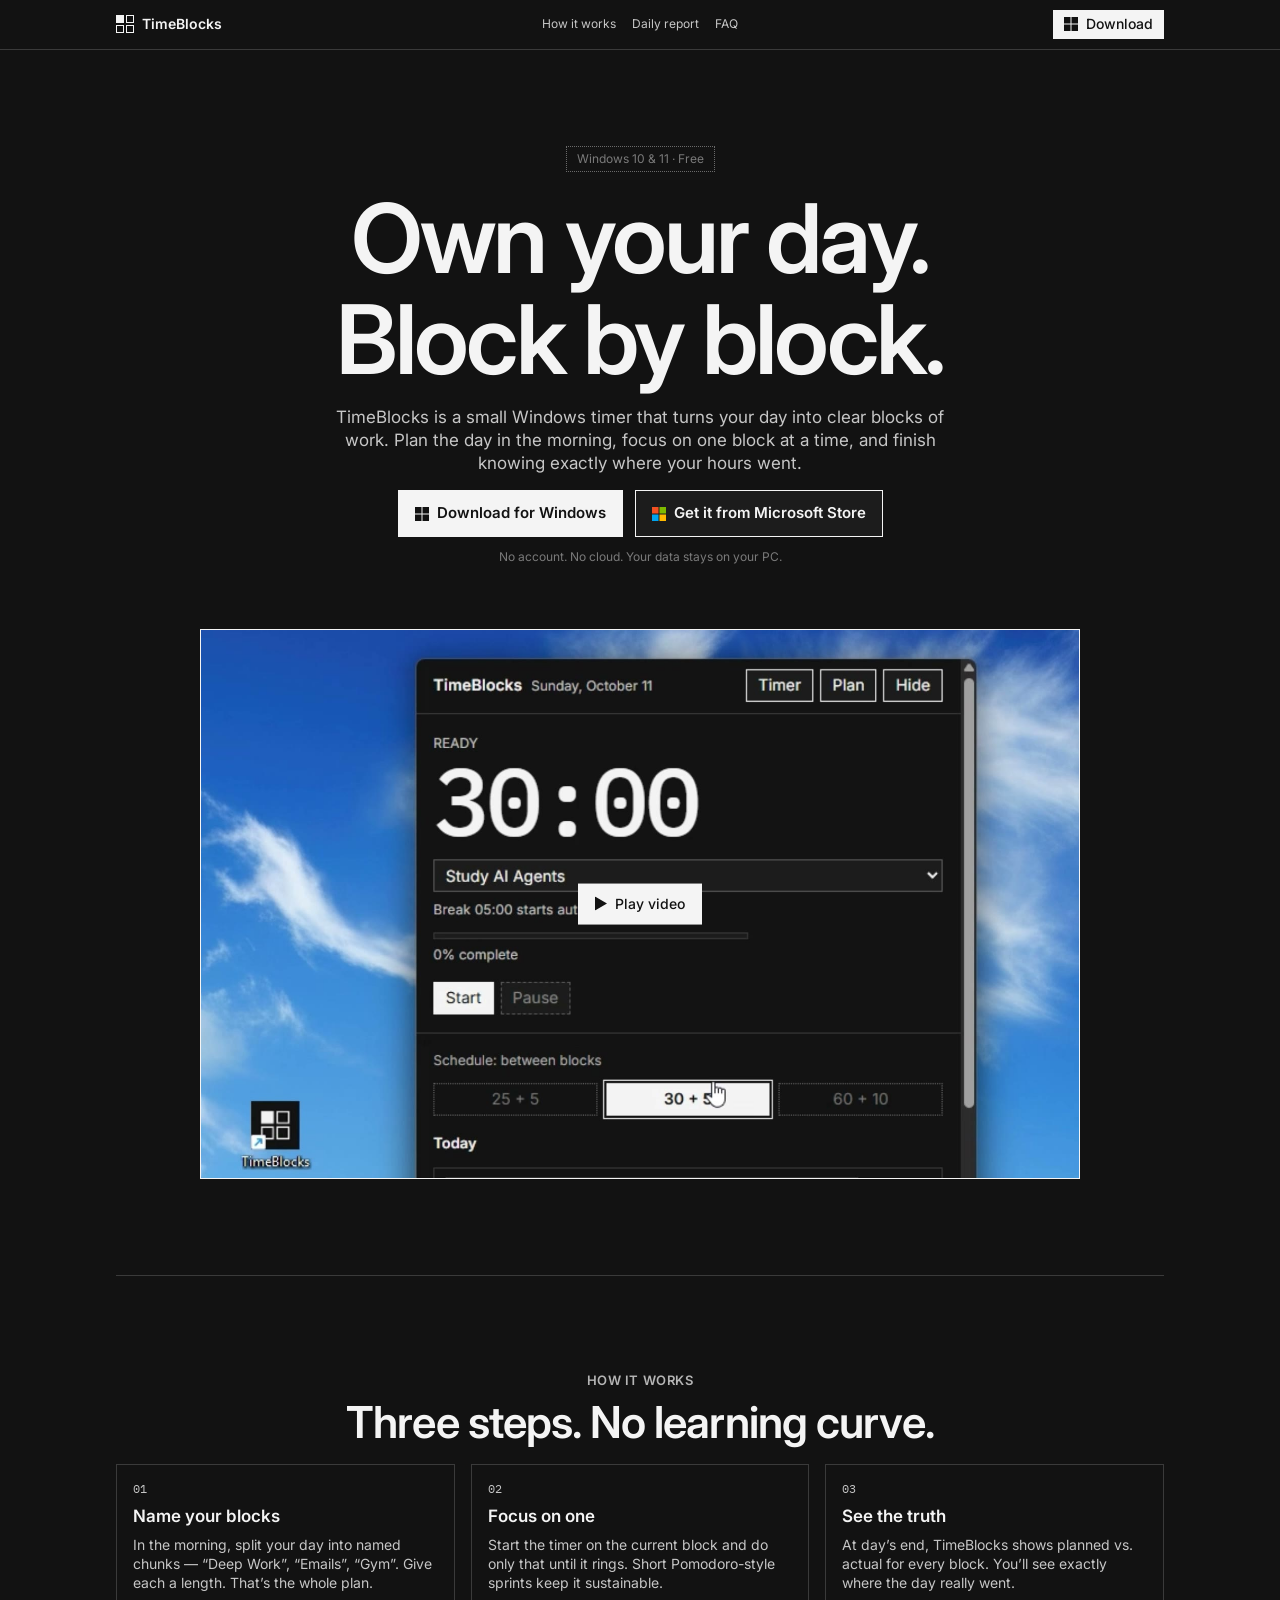
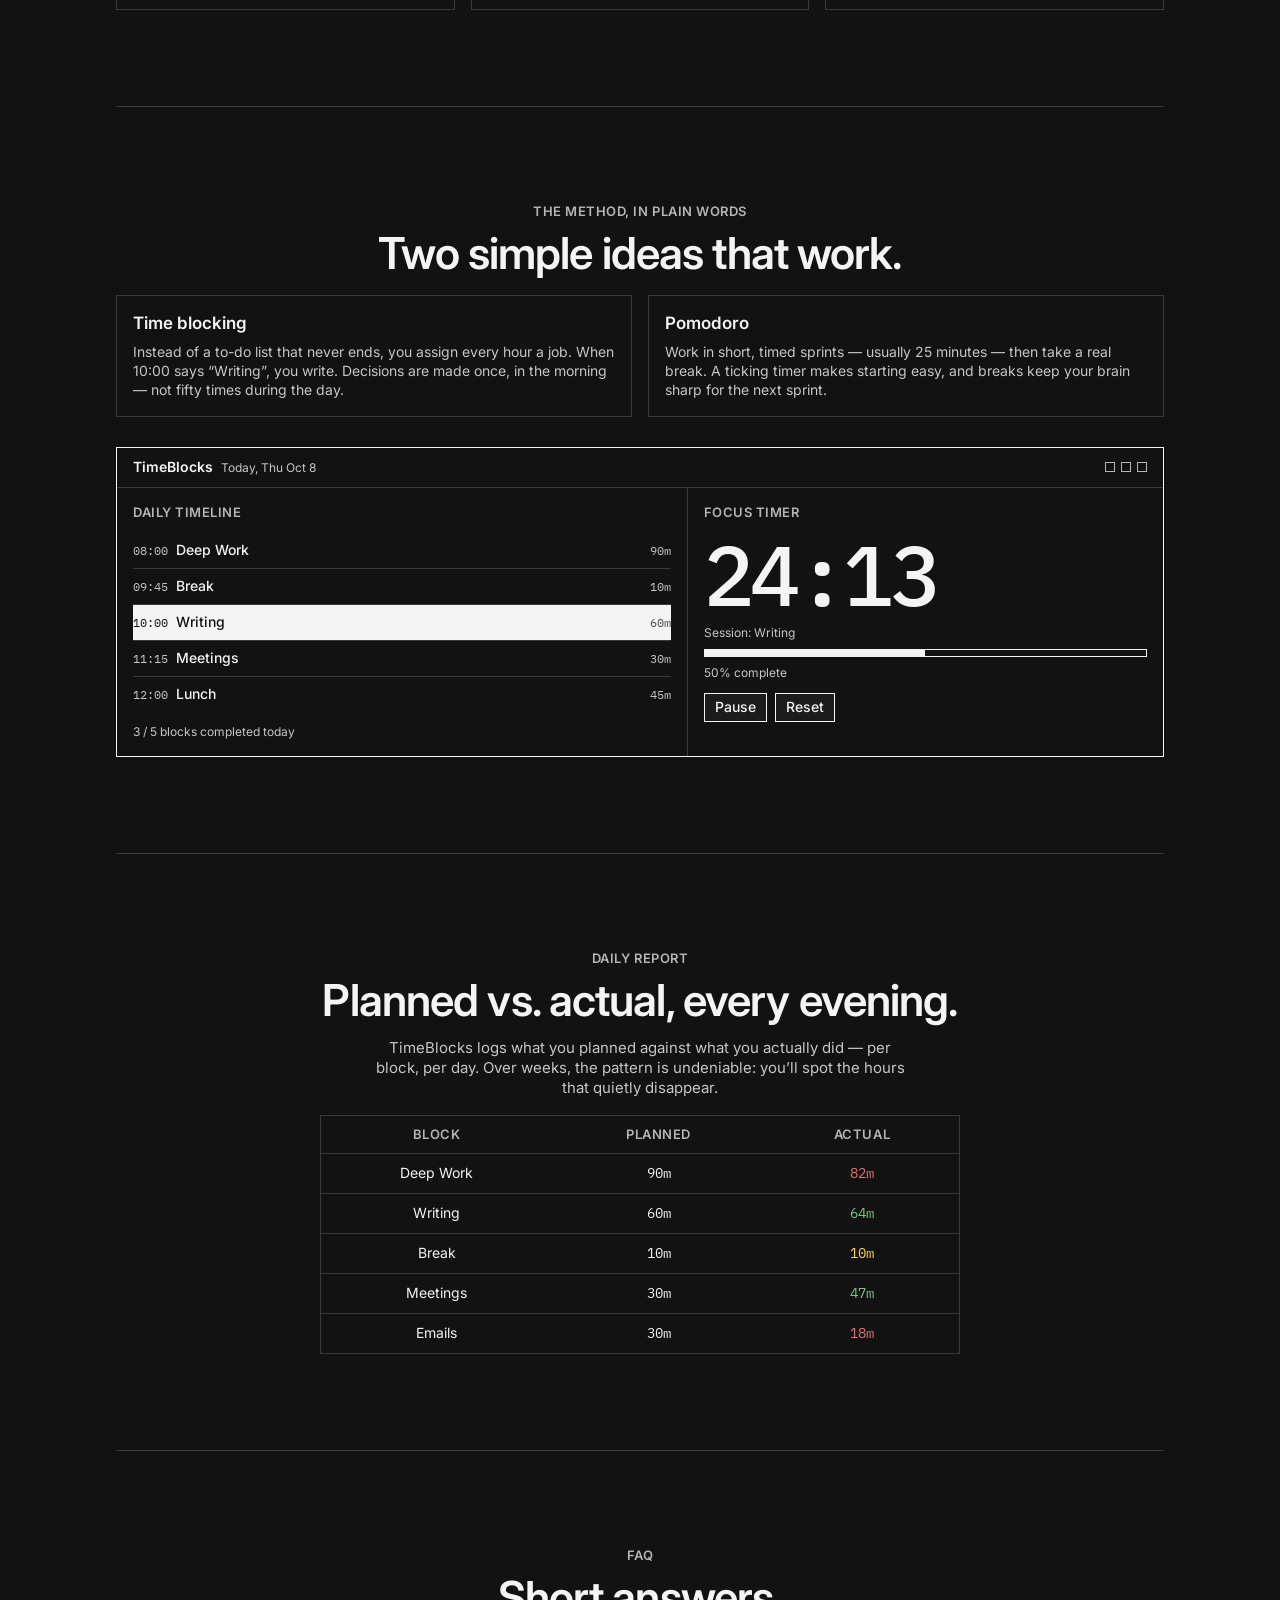
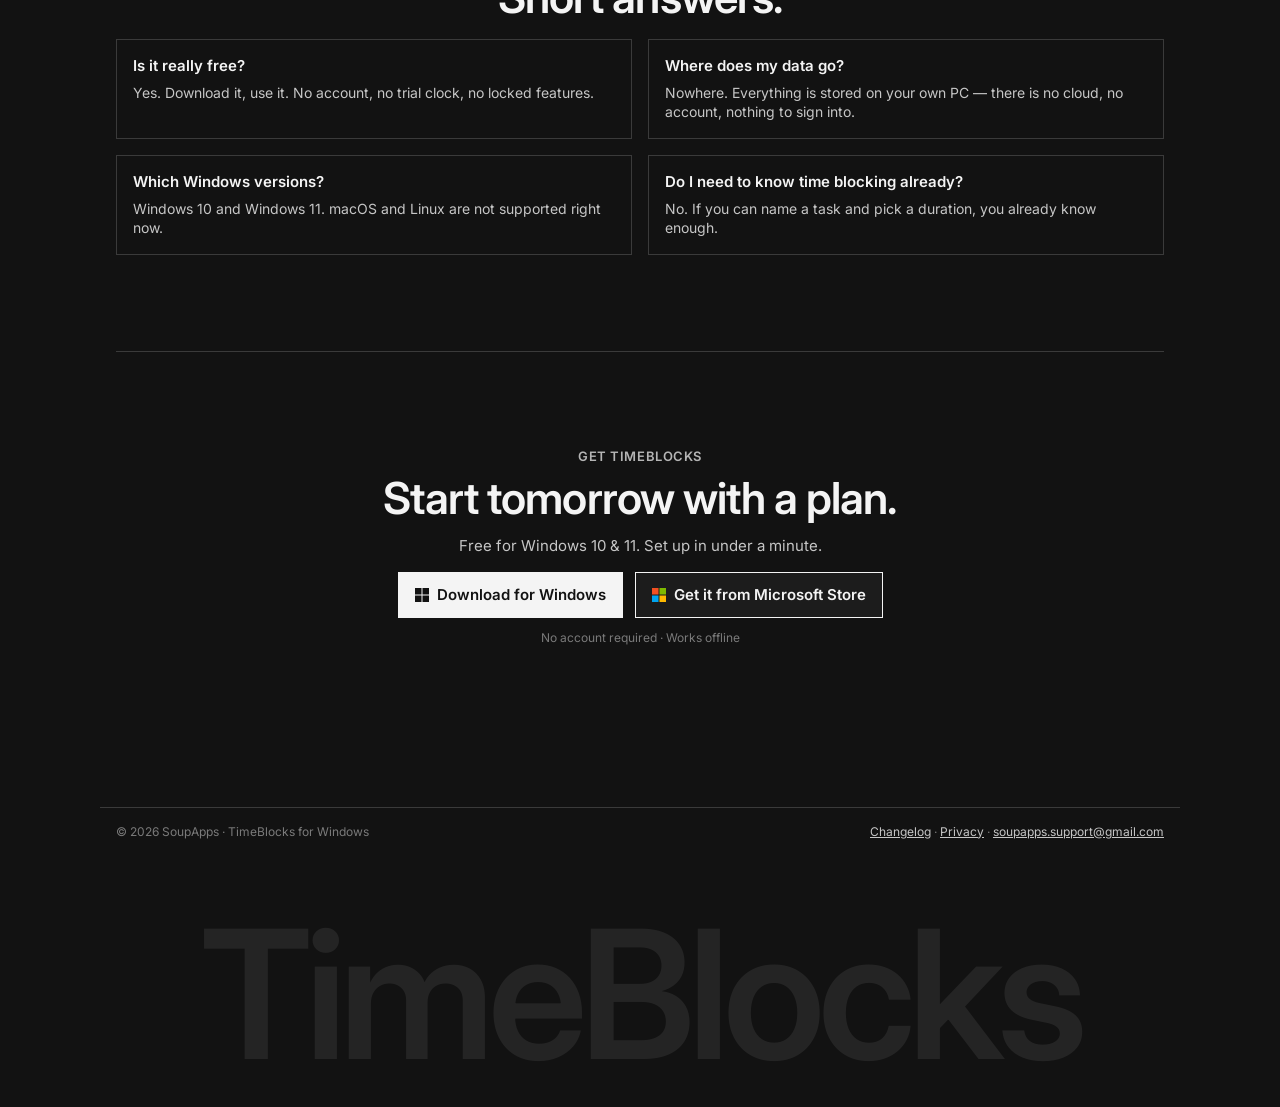
==== index.html @ 791214d1 "Add Vercel Web Analytics (cookieless) to all pages" ====
<!DOCTYPE html>
<html lang="en">
<head>
  <meta charset="UTF-8">
  <meta name="viewport" content="width=device-width, initial-scale=1.0">
  <title>TimeBlocks — Own your day. Block by block.</title>
  <meta name="description" content="TimeBlocks is a focused Windows time-blocking timer. Plan your day in blocks, focus on one at a time, and see where your time really went.">
  <link rel="icon" href="assets/favicon.ico" sizes="any">
  <link rel="icon" type="image/png" sizes="32x32" href="assets/favicon-32x32.png">
  <link rel="icon" type="image/png" sizes="16x16" href="assets/favicon-16x16.png">
  <link rel="apple-touch-icon" sizes="180x180" href="assets/apple-touch-icon.png">
  <link rel="preconnect" href="https://fonts.googleapis.com">
  <link rel="preconnect" href="https://fonts.gstatic.com" crossorigin>
  <link href="https://fonts.googleapis.com/css2?family=Inter:wght@400;500;600&family=IBM+Plex+Mono:wght@400;500&display=swap" rel="stylesheet">
  <link rel="stylesheet" href="tokens.css">
  <link rel="stylesheet" href="styles.css">
  <!-- EXPERIMENTAL: centered homepage. Remove this link to restore left alignment. -->
  <link rel="stylesheet" href="styles.center-trial.css">
  <!-- Vercel Web Analytics (free, cookieless) -->
  <script defer src="/_vercel/insights/script.js"></script>
</head>
<body>

  <header class="site-header">
    <div class="header-inner">
    <a class="brand" href="#top" aria-label="TimeBlocks home">
      <span class="brand-mark" aria-hidden="true"><i></i><i></i><i></i><i></i></span>
      <span class="brand-name">TimeBlocks</span>
    </a>
    <nav class="site-nav" aria-label="Page">
      <a href="#how">How it works</a>
      <a href="#report">Daily report</a>
      <a href="#faq">FAQ</a>
    </nav>
    <div class="header-actions">
      <a class="btn btn-primary btn-sm" href="download">
        <svg class="btn-icon" width="14" height="14" viewBox="0 0 14 14" aria-hidden="true" focusable="false">
          <path fill="currentColor" d="M0 0h6.5v6.5H0zM7.5 0H14v6.5H7.5zM0 7.5h6.5V14H0zM7.5 7.5H14V14H7.5z"/>
        </svg>
        Download
      </a>
    </div>
    </div>
  </header>

  <main id="top">

    <!-- ============ HERO ============ -->
    <section class="hero">
      <p class="chip">Windows 10 &amp; 11 &middot; Free</p>
      <h1>Own your day.<br>Block by block.</h1>
      <p class="lede">TimeBlocks is a small Windows timer that turns your day into clear blocks of work. Plan the day in the morning, focus on one block at a time, and finish knowing exactly where your hours went.</p>
      <div class="cta-row">
        <a class="btn btn-primary btn-lg" href="download">
          <svg class="btn-icon" width="14" height="14" viewBox="0 0 14 14" aria-hidden="true" focusable="false">
            <path fill="currentColor" d="M0 0h6.5v6.5H0zM7.5 0H14v6.5H7.5zM0 7.5h6.5V14H0zM7.5 7.5H14V14H7.5z"/>
          </svg>
          Download for Windows
        </a>
        <a class="btn btn-lg" href="https://apps.microsoft.com/detail/9PFRD4P2ZHWS">
          <svg class="btn-icon" width="14" height="14" viewBox="0 0 14 14" aria-hidden="true" focusable="false">
            <path fill="#f25022" d="M0 0h6.5v6.5H0z"/>
            <path fill="#7fba00" d="M7.5 0H14v6.5H7.5z"/>
            <path fill="#00a4ef" d="M0 7.5h6.5V14H0z"/>
            <path fill="#ffb900" d="M7.5 7.5H14V14H7.5z"/>
          </svg>
          Get it from Microsoft Store
        </a>
      </div>
      <p class="proof">No account. No cloud. Your data stays on your PC.</p>

      <!-- Hero demo video (Woblo-style cursor-follow play control) -->
      <div class="demo" data-demo>
        <video
          class="demo-video"
          src="assets/demo.mp4"
          poster="assets/demo-poster.jpg"
          playsinline
          preload="none"
        ></video>
        <span class="demo-cursor">
          <button type="button" class="demo-play" aria-label="Play demo video">
            <svg class="demo-play-icon" width="12" height="14" viewBox="0 0 12 14" aria-hidden="true" focusable="false">
              <path fill="currentColor" d="M0 0v14l12-7z"/>
            </svg>
            Play video
          </button>
        </span>
      </div>
    </section>

    <!-- ============ HOW IT WORKS ============ -->
    <section class="section" id="how">
      <p class="section-label">How it works</p>
      <h2>Three steps. No learning curve.</h2>
      <div class="cards">
        <div class="card">
          <p class="card-num">01</p>
          <h3>Name your blocks</h3>
          <p>In the morning, split your day into named chunks &mdash; &ldquo;Deep Work&rdquo;, &ldquo;Emails&rdquo;, &ldquo;Gym&rdquo;. Give each a length. That&rsquo;s the whole plan.</p>
        </div>
        <div class="card">
          <p class="card-num">02</p>
          <h3>Focus on one</h3>
          <p>Start the timer on the current block and do only that until it rings. Short Pomodoro-style sprints keep it sustainable.</p>
        </div>
        <div class="card">
          <p class="card-num">03</p>
          <h3>See the truth</h3>
          <p>At day&rsquo;s end, TimeBlocks shows planned vs. actual for every block. You&rsquo;ll see exactly where the day really went.</p>
        </div>
      </div>
    </section>

    <!-- ============ PLAIN-WORDS EXPLAINER ============ -->
    <section class="section">
      <p class="section-label">The method, in plain words</p>
      <h2>Two simple ideas that work.</h2>
      <div class="cards cards-2">
        <div class="card">
          <h3>Time blocking</h3>
          <p>Instead of a to-do list that never ends, you assign every hour a job. When 10:00 says &ldquo;Writing&rdquo;, you write. Decisions are made once, in the morning &mdash; not fifty times during the day.</p>
        </div>
        <div class="card">
          <h3>Pomodoro</h3>
          <p>Work in short, timed sprints &mdash; usually 25 minutes &mdash; then take a real break. A ticking timer makes starting easy, and breaks keep your brain sharp for the next sprint.</p>
        </div>
      </div>

      <!-- App mockup, built in the widget's own visual language -->
      <div class="mockup" role="img" aria-label="Preview of the TimeBlocks widget showing a daily timeline and focus timer">
        <div class="mockup-titlebar">
          <span class="mockup-brand">TimeBlocks</span>
          <span class="mockup-date">Today, Thu Oct 8</span>
          <span class="mockup-controls" aria-hidden="true"><i></i><i></i><i></i></span>
        </div>
        <div class="mockup-body">
          <div class="mockup-timeline">
            <p class="mockup-label">Daily timeline</p>
            <ul>
              <li><span class="t">08:00</span><span class="n">Deep Work</span><span class="d">90m</span></li>
              <li><span class="t">09:45</span><span class="n">Break</span><span class="d">10m</span></li>
              <li class="active"><span class="t">10:00</span><span class="n">Writing</span><span class="d">60m</span></li>
              <li><span class="t">11:15</span><span class="n">Meetings</span><span class="d">30m</span></li>
              <li><span class="t">12:00</span><span class="n">Lunch</span><span class="d">45m</span></li>
            </ul>
            <p class="mockup-meta">3 / 5 blocks completed today</p>
          </div>
          <div class="mockup-timer">
            <p class="mockup-label">Focus timer</p>
            <p class="mockup-clock">24:13</p>
            <p class="mockup-meta">Session: Writing</p>
            <div class="mockup-bar"><span style="width:50%"></span></div>
            <p class="mockup-meta">50% complete</p>
            <div class="mockup-actions">
              <span class="btn btn-sm">Pause</span>
              <span class="btn btn-sm">Reset</span>
            </div>
          </div>
        </div>
      </div>
    </section>

    <!-- ============ DAILY REPORT ============ -->
    <section class="section" id="report">
      <p class="section-label">Daily report</p>
      <h2>Planned vs. actual, every evening.</h2>
      <p class="section-lede">TimeBlocks logs what you planned against what you actually did &mdash; per block, per day. Over weeks, the pattern is undeniable: you&rsquo;ll spot the hours that quietly disappear.</p>
      <div class="report-table-wrap">
        <table class="report-table">
          <thead>
            <tr><th>Block</th><th>Planned</th><th>Actual</th></tr>
          </thead>
          <tbody>
            <tr class="delta-neg"><td>Deep Work</td><td>90m</td><td>82m</td></tr>
            <tr class="delta-pos"><td>Writing</td><td>60m</td><td>64m</td></tr>
            <tr class="delta-zero"><td>Break</td><td>10m</td><td>10m</td></tr>
            <tr class="delta-pos"><td>Meetings</td><td>30m</td><td>47m</td></tr>
            <tr class="delta-neg"><td>Emails</td><td>30m</td><td>18m</td></tr>
          </tbody>
        </table>
      </div>
    </section>

    <!-- ============ FAQ ============ -->
    <section class="section" id="faq">
      <p class="section-label">FAQ</p>
      <h2>Short answers.</h2>
      <div class="faq">
        <div class="faq-item">
          <h3>Is it really free?</h3>
          <p>Yes. Download it, use it. No account, no trial clock, no locked features.</p>
        </div>
        <div class="faq-item">
          <h3>Where does my data go?</h3>
          <p>Nowhere. Everything is stored on your own PC &mdash; there is no cloud, no account, nothing to sign into.</p>
        </div>
        <div class="faq-item">
          <h3>Which Windows versions?</h3>
          <p>Windows 10 and Windows 11. macOS and Linux are not supported right now.</p>
        </div>
        <div class="faq-item">
          <h3>Do I need to know time blocking already?</h3>
          <p>No. If you can name a task and pick a duration, you already know enough.</p>
        </div>
      </div>
    </section>

    <!-- ============ DOWNLOAD ============ -->
    <section class="section download" id="download">
      <p class="section-label">Get TimeBlocks</p>
      <h2>Start tomorrow with a plan.</h2>
      <p class="section-lede">Free for Windows 10 &amp; 11. Set up in under a minute.</p>
      <div class="cta-row">
        <a class="btn btn-primary btn-lg" href="download">
          <svg class="btn-icon" width="14" height="14" viewBox="0 0 14 14" aria-hidden="true" focusable="false">
            <path fill="currentColor" d="M0 0h6.5v6.5H0zM7.5 0H14v6.5H7.5zM0 7.5h6.5V14H0zM7.5 7.5H14V14H7.5z"/>
          </svg>
          Download for Windows
        </a>
        <a class="btn btn-lg" href="https://apps.microsoft.com/detail/9PFRD4P2ZHWS">
          <svg class="btn-icon" width="14" height="14" viewBox="0 0 14 14" aria-hidden="true" focusable="false">
            <path fill="#f25022" d="M0 0h6.5v6.5H0z"/>
            <path fill="#7fba00" d="M7.5 0H14v6.5H7.5z"/>
            <path fill="#00a4ef" d="M0 7.5h6.5V14H0z"/>
            <path fill="#ffb900" d="M7.5 7.5H14V14H7.5z"/>
          </svg>
          Get it from Microsoft Store
        </a>
      </div>
      <p class="proof">No account required &middot; Works offline</p>
    </section>

  </main>

  <footer class="site-footer">
    <div class="footer-row">
      <p>&copy; 2026 SoupApps &middot; TimeBlocks for Windows</p>
      <p><a href="changelog.html">Changelog</a> &middot; <a href="privacy.html">Privacy</a> &middot; <a href="mailto:soupapps.support@gmail.com">soupapps.support@gmail.com</a></p>
    </div>
    <p class="giant-word" aria-hidden="true">TimeBlocks</p>
  </footer>

  <script src="demo.js" defer></script>
</body>
</html>
---- tokens.css ----
/* TimeBlocks design tokens — mirrors DESIGN.md (same system as the desktop widget).
   Black and white only. 1px borders. Square corners. */

:root {
  /* ---------- color ---------- */
  --bg: #121212;            /* page background */
  --surface: #1c1c1c;       /* buttons, inputs */
  --text: #f4f4f4;          /* primary text */
  --muted: #c6c6c6;         /* muted text */
  --secondary: #b5b5b5;      /* secondary text */
  --placeholder: #9a9a9a;   /* placeholder text */
  --quiet: #7a7a7a;         /* quiet / inactive chip text */
  --disabled: #8a8a8a;      /* disabled text */
  --ink: #121212;           /* text on a light fill */
  --ink-muted: #4a4a4a;     /* muted text on a light fill */
  --hairline: #3a3a3a;      /* hairline border, tables, cards */
  --input-border: #5a5a5a;  /* input border, disabled dashed border */
  --strong: #f4f4f4;        /* strong border (buttons) */
  --chip: #6a6a6a;          /* dotted chip border */
  --chip-hover: #9a9a9a;    /* dotted chip border, hover */

  /* ---------- type ---------- */
  --font-ui: "Inter", "Segoe UI", sans-serif;
  --font-mono: "IBM Plex Mono", Consolas, monospace;

  --text-base: 14px;
  --text-section-label: 13px;
  --text-secondary: 12px;
  --leading: 1.35;

  /* ---------- shape ---------- */
  --radius: 0;
  --border: 1px;

  /* ---------- space (steps) ---------- */
  --s4: 4px;
  --s6: 6px;
  --s8: 8px;
  --s10: 10px;
  --s12: 12px;
  --s16: 16px;
  --section-gap: 30px;

  color-scheme: dark;
}
---- styles.css ----
/* TimeBlocks landing page — styles built strictly on tokens.css (DESIGN.md).
   Black and white only. 1px borders. Square corners. */

* { box-sizing: border-box; }

html { scroll-behavior: smooth; }

body {
  margin: 0;
  padding: 0;
  background: var(--bg);
  color: var(--text);
  font-family: var(--font-ui);
  font-size: var(--text-base);
  line-height: var(--leading);
}

h1, h2, h3, p { margin: 0; }

a { color: inherit; }

/* ---------- header ---------- */

.site-header {
  border-bottom: var(--border) solid var(--hairline);
  position: sticky;
  top: 0;
  background: var(--bg);
  z-index: 10;
}

.header-inner {
  display: grid;
  grid-template-columns: 1fr auto 1fr;
  align-items: center;
  gap: var(--s16);
  max-width: 1080px;
  margin: 0 auto;
  padding: var(--s10) var(--s16);
}

/* "Back to the site" link on the download page (right column of the grid) */
.header-back {
  grid-column: 3;
  justify-self: end;
  color: var(--muted);
  text-decoration: none;
  font-size: var(--text-secondary);
}

.header-back:hover { color: var(--text); }

.brand {
  display: flex;
  align-items: center;
  gap: var(--s8);
  text-decoration: none;
  font-weight: 600;
  margin-right: auto;
}

.header-actions {
  display: flex;
  align-items: center;
  justify-content: flex-end;
  flex-wrap: wrap;
  gap: var(--s8);
  grid-column: 3;
  justify-self: end;
}

/* Match header/footer to the page content column. */
.legal-page .header-inner,
.legal-page .site-footer {
  max-width: 720px;
}

.dl-page .header-inner,
.dl-page .site-footer {
  max-width: 560px;
}

.brand-mark {
  display: grid;
  grid-template-columns: repeat(2, 8px);
  grid-template-rows: repeat(2, 8px);
  gap: 2px;
}

.brand-mark i {
  border: var(--border) solid var(--text);
  display: block;
}

.brand-mark i:first-child { background: var(--text); }

.site-nav {
  display: flex;
  gap: var(--s16);
}

.site-nav a {
  color: var(--muted);
  text-decoration: none;
  font-size: var(--text-secondary);
}

.site-nav a:hover { color: var(--text); }

/* ---------- buttons (per DESIGN.md controls) ---------- */

.btn {
  display: inline-flex;
  align-items: center;
  justify-content: center;
  gap: var(--s8);
  font: inherit;
  font-weight: 500;
  padding: var(--s4) var(--s10);
  background: var(--surface);
  color: var(--text);
  border: var(--border) solid var(--strong);
  border-radius: var(--radius);
  cursor: pointer;
  text-decoration: none;
  text-align: center;
}

/* Icon inside a button follows the text color (inverts on hover automatically) */
.btn .btn-icon {
  flex: none;
  display: block;
}

.btn:hover {
  background: var(--text);
  color: var(--ink);
}

.btn-primary {
  background: var(--text);
  color: var(--ink);
}

.btn-primary:hover {
  background: var(--bg);
  color: var(--text);
}

.btn-sm { padding: var(--s4) var(--s10); }

.btn-lg {
  padding: var(--s12) var(--s16);
  font-size: 15px;
  font-weight: 600;
}

/* ---------- chips ---------- */

.chip {
  display: inline-block;
  padding: var(--s4) var(--s10);
  color: var(--quiet);
  border: var(--border) dotted var(--chip);
  border-radius: var(--radius);
  font-size: var(--text-secondary);
}

.hero .chip { margin-bottom: var(--s16); }

/* ---------- layout ---------- */

main {
  max-width: 1080px;
  margin: 0 auto;
  padding: 0 var(--s16);
}

.section {
  padding: 96px 0;
  border-top: var(--border) solid var(--hairline);
}

.section-label {
  font-size: var(--text-section-label);
  font-weight: 600;
  color: var(--secondary);
  letter-spacing: 0.04em;
  text-transform: uppercase;
  margin-bottom: var(--s8);
}

.section h2 {
  font-size: clamp(28px, 4vw, 44px);
  font-weight: 600;
  letter-spacing: -0.02em;
  line-height: 1.15;
  margin-bottom: var(--s12);
  text-wrap: balance;
}

.section-lede {
  color: var(--muted);
  max-width: 60ch;
  margin-bottom: var(--s16);
  font-size: 15px;
}

/* ---------- hero ---------- */

.hero {
  padding: 96px 0;
  text-align: left;
}

.hero h1 {
  font-size: clamp(48px, 8vw, 96px);
  font-weight: 600;
  letter-spacing: -0.03em;
  line-height: 1.05;
  margin-bottom: var(--s16);
  text-wrap: balance;
}

.lede {
  font-size: 17px;
  color: var(--muted);
  max-width: 56ch;
  margin-bottom: var(--s16);
}

.cta-row {
  display: flex;
  flex-wrap: wrap;
  gap: var(--s12);
  margin-bottom: var(--s12);
}

.proof {
  font-size: var(--text-secondary);
  color: var(--quiet);
  margin-bottom: 64px;
}

/* ---------- hero demo video (cursor-follow play control) ---------- */

.demo {
  position: relative;
  width: 100%;
  max-width: 880px;
  aspect-ratio: 16 / 10;
  overflow: hidden;
  border: var(--border) solid var(--strong);
  border-radius: var(--radius);
  background: var(--bg);
}

.demo-video {
  position: absolute;
  inset: 0;
  width: 100%;
  height: 100%;
  object-fit: cover;
  object-position: top;
  display: block;
}

.demo-cursor {
  position: absolute;
  left: 50%;
  top: 50%;
  z-index: 2;
  transform: translate(-50%, -50%) translate(var(--dx, 0px), var(--dy, 0px));
  pointer-events: auto;
  will-change: transform;
  /* Smooth snap back to center on leave; disabled while actively tracking */
  transition: transform 0.18s ease-out;
}

.demo.is-tracking .demo-cursor { transition: none; }

.demo-play {
  display: inline-flex;
  align-items: center;
  gap: var(--s8);
  font: inherit;
  font-weight: 500;
  padding: var(--s10) var(--s16);
  background: var(--text);
  color: var(--ink);
  border: var(--border) solid var(--strong);
  border-radius: var(--radius);
  cursor: pointer;
}

.demo-play .demo-play-icon {
  display: block;
  flex: none;
}

.demo-play:hover {
  background: var(--bg);
  color: var(--text);
}

.demo-play:focus-visible {
  outline: var(--border) solid var(--text);
  outline-offset: 2px;
}

/* While playing: native controls, normal cursor, chip gone */
.demo.is-playing { cursor: auto; }

.demo.is-playing .demo-cursor { display: none; }

/* Fine pointers only: hide the system cursor while idle so the chip stands in for it */
@media (hover: hover) and (pointer: fine) {
  .demo:not(.is-playing) { cursor: none; }
}

/* Reduced motion: the chip stays centered (--dx/--dy stay 0, enforced in demo.js) */
@media (prefers-reduced-motion: reduce) {
  .demo-cursor {
    transform: translate(-50%, -50%);
    will-change: auto;
    transition: none;
  }
}

/* ---------- app mockup (widget visual language) ---------- */

/* Extra room when the mockup sits under the Method cards */
.cards + .mockup { margin-top: var(--section-gap); }

.mockup {
  border: var(--border) solid var(--strong);
  border-radius: var(--radius);
  background: var(--bg);
  max-width: 880px;
}

.mockup-titlebar {
  display: flex;
  align-items: baseline;
  gap: var(--s8);
  padding: var(--s10) var(--s16);
  border-bottom: var(--border) solid var(--hairline);
}

.mockup-brand { font-weight: 600; }

.mockup-date {
  font-size: var(--text-secondary);
  color: var(--muted);
}

.mockup-controls {
  margin-left: auto;
  display: flex;
  gap: var(--s6);
}

.mockup-controls i {
  width: 10px;
  height: 10px;
  border: var(--border) solid var(--secondary);
  display: block;
}

.mockup-body {
  display: grid;
  grid-template-columns: 1.2fr 1fr;
}

.mockup-timeline {
  padding: var(--s16);
  border-right: var(--border) solid var(--hairline);
}

.mockup-timer { padding: var(--s16); }

.mockup-label {
  font-size: var(--text-section-label);
  font-weight: 600;
  color: var(--secondary);
  text-transform: uppercase;
  letter-spacing: 0.04em;
  margin-bottom: var(--s12);
}

.mockup-timeline ul {
  list-style: none;
  margin: 0 0 var(--s12);
  padding: 0;
}

.mockup-timeline li {
  display: flex;
  align-items: baseline;
  gap: var(--s8);
  padding: var(--s8) 0;
  border-bottom: var(--border) solid var(--hairline);
}

.mockup-timeline li:last-child { border-bottom: none; }

.mockup-timeline .t {
  font-family: var(--font-mono);
  font-size: var(--text-secondary);
  color: var(--muted);
  font-variant-numeric: tabular-nums;
}

.mockup-timeline .n { font-weight: 500; }

.mockup-timeline .d {
  margin-left: auto;
  font-family: var(--font-mono);
  font-size: var(--text-secondary);
  color: var(--muted);
  font-variant-numeric: tabular-nums;
}

.mockup-timeline li.active { background: var(--text); }

.mockup-timeline li.active .n,
.mockup-timeline li.active .t,
.mockup-timeline li.active .d { color: var(--ink); }

.mockup-timeline li.active .d { color: var(--ink-muted); }

.mockup-meta {
  font-size: var(--text-secondary);
  color: var(--muted);
}

.mockup-clock {
  font-family: var(--font-mono);
  font-weight: 500;
  font-size: clamp(56px, 7vw, 84px);
  letter-spacing: -0.04em;
  line-height: 1;
  font-variant-numeric: tabular-nums;
  margin: var(--s8) 0;
}

.mockup-bar {
  height: 8px;
  border: var(--border) solid var(--strong);
  margin: var(--s8) 0;
}

.mockup-bar span {
  display: block;
  height: 100%;
  background: var(--text);
}

.mockup-actions {
  display: flex;
  gap: var(--s8);
  margin-top: var(--s12);
}

/* ---------- cards ---------- */

.cards {
  display: grid;
  grid-template-columns: repeat(3, 1fr);
  gap: var(--s16);
  margin-top: var(--s16);
}

.cards-2 { grid-template-columns: repeat(2, 1fr); }

.card {
  border: var(--border) solid var(--hairline);
  border-radius: var(--radius);
  padding: var(--s16);
}

.card-num {
  font-family: var(--font-mono);
  color: var(--quiet);
  font-size: var(--text-secondary);
  margin-bottom: var(--s8);
  font-variant-numeric: tabular-nums;
}

.card h3 {
  font-size: 17px;
  font-weight: 600;
  margin-bottom: var(--s8);
}

.card p { color: var(--muted); }

/* ---------- report table ---------- */

.report-table-wrap {
  border: var(--border) solid var(--hairline);
  border-radius: var(--radius);
  overflow-x: auto;
  margin-top: var(--s16);
  max-width: 640px;
}

.report-table {
  width: 100%;
  border-collapse: collapse;
  font-variant-numeric: tabular-nums;
}

.report-table th,
.report-table td {
  text-align: left;
  padding: var(--s10) var(--s16);
  border-bottom: var(--border) solid var(--hairline);
}

.report-table th {
  font-size: var(--text-section-label);
  font-weight: 600;
  color: var(--secondary);
  text-transform: uppercase;
  letter-spacing: 0.04em;
}

.report-table tbody tr:last-child th,
.report-table tbody tr:last-child td { border-bottom: none; }

.report-table td {
  font-family: var(--font-mono);
  font-size: var(--text-base);
}

.report-table td:first-child { font-family: var(--font-ui); }

/* Planned vs actual: color only Actual (matches app Difference colors). */
.report-table tr.delta-neg td:nth-child(3) { color: #e57373; }
.report-table tr.delta-pos td:nth-child(3) { color: #81c784; }
.report-table tr.delta-zero td:nth-child(3) { color: #ffd54f; }

/* ---------- faq ---------- */

.faq {
  display: grid;
  grid-template-columns: repeat(2, 1fr);
  gap: var(--s16);
  margin-top: var(--s16);
}

.faq-item {
  border: var(--border) solid var(--hairline);
  border-radius: var(--radius);
  padding: var(--s16);
}

.faq-item h3 {
  font-size: 15px;
  font-weight: 600;
  margin-bottom: var(--s8);
}

.faq-item p { color: var(--muted); }

/* ---------- download ---------- */

.download { text-align: left; }

.download .cta-row { margin-top: var(--s16); }

/* ---------- download page (centered, Ratio-style layout) ---------- */

.dl {
  max-width: 560px;
  margin: 0 auto;
  padding: 96px var(--s16) 80px;
  text-align: center;
}

.dl-mark {
  grid-template-columns: repeat(2, 14px);
  grid-template-rows: repeat(2, 14px);
  gap: 4px;
  display: inline-grid;
  margin-bottom: var(--s16);
}

.dl h1 {
  font-size: clamp(28px, 5vw, 40px);
  font-weight: 600;
  letter-spacing: -0.02em;
  line-height: 1.1;
  margin-bottom: var(--s12);
  text-wrap: balance;
}

.dl-note {
  color: var(--muted);
  font-size: 15px;
  margin-bottom: var(--s8);
}

.dl-note a { color: var(--text); }

.dl-steps {
  display: grid;
  gap: var(--s12);
  margin: var(--section-gap) 0 var(--section-gap);
  text-align: left;
}

.dl-step {
  display: flex;
  align-items: flex-start;
  gap: var(--s12);
  border: var(--border) solid var(--hairline);
  border-radius: var(--radius);
  padding: var(--s16);
}

.dl-num {
  flex: none;
  display: grid;
  place-items: center;
  width: 28px;
  height: 28px;
  border: var(--border) solid var(--hairline);
  font-family: var(--font-mono);
  font-size: var(--text-section-label);
  font-variant-numeric: tabular-nums;
}

.dl-step p { color: var(--muted); font-size: 15px; }

.dl-foot {
  color: var(--quiet);
  font-size: var(--text-secondary);
}

.dl-launch { display: none; }

/* ---------- footer ---------- */

.site-footer {
  border-top: var(--border) solid var(--hairline);
  padding: var(--s16);
  max-width: 1080px;
  margin: 0 auto;
  overflow: hidden;
}

.footer-row {
  display: flex;
  justify-content: space-between;
  flex-wrap: wrap;
  gap: var(--s8);
  font-size: var(--text-secondary);
  color: var(--quiet);
}

.giant-word {
  margin: 64px 0 var(--s8);
  font-size: clamp(72px, 14vw, 200px);
  font-weight: 600;
  letter-spacing: -0.04em;
  line-height: 1;
  text-align: center;
  white-space: nowrap;
  color: var(--text);
  opacity: 0.08;
  user-select: none;
}

.site-footer a { color: var(--muted); }

/* ---------- privacy policy ---------- */

.legal {
  max-width: 720px;
  margin: 0 auto;
  padding: 64px var(--s16) 80px;
}

.legal h1 {
  font-size: clamp(32px, 5vw, 48px);
  font-weight: 600;
  letter-spacing: -0.03em;
  line-height: 1.1;
  margin-bottom: var(--s12);
}

.legal h2 {
  margin: 30px 0 var(--s8);
  font-size: 16px;
  font-weight: 600;
}

.legal h3 {
  margin: var(--s16) 0 var(--s8);
  font-size: 13px;
  font-weight: 600;
}

.legal p,
.legal li {
  color: var(--muted);
  font-size: 15px;
  line-height: 1.5;
}

.legal p + p,
.legal ul {
  margin-top: var(--s12);
}

.legal ul {
  margin-bottom: 0;
  padding-left: 1.2em;
}

.legal li + li {
  margin-top: var(--s8);
}

.legal a {
  color: var(--text);
}

.legal-meta {
  color: var(--secondary);
  margin-bottom: var(--s16);
}

.legal .mono {
  font-family: var(--font-mono);
  font-size: 13px;
  color: var(--text);
}

/* ---------- changelog ---------- */

.legal .release {
  margin-top: 30px;
  padding-top: 30px;
  border-top: var(--border) solid var(--hairline);
}

.legal .release:first-of-type {
  margin-top: var(--s16);
  padding-top: 0;
  border-top: 0;
}

.legal .release h2 {
  display: flex;
  flex-wrap: wrap;
  align-items: baseline;
  gap: var(--s8) var(--s12);
  margin-top: 0;
}

.legal .release-date {
  font-family: var(--font-mono);
  font-size: 12px;
  font-weight: 400;
  color: var(--secondary);
}

/* ---------- responsive ---------- */

@media (max-width: 760px) {
  .site-nav,
  .header-actions { display: none; }
  .cards, .cards-2, .faq { grid-template-columns: 1fr; }
  .mockup-body { grid-template-columns: 1fr; }
  .mockup-timeline { border-right: none; border-bottom: var(--border) solid var(--hairline); }
  .section { padding: 64px 0; }
  .hero { padding: 64px 0; }
}
---- styles.center-trial.css ----
/*
  EXPERIMENTAL centered homepage layout (Woblo / Ratio style).

  How to revert:
  1. Remove the <link rel="stylesheet" href="styles.center-trial.css"> from index.html
  2. Optionally delete this file

  Does not change DESIGN.md tokens, button shapes, or legal/download pages.
*/

.hero {
  text-align: center;
}

.hero .chip {
  margin-left: auto;
  margin-right: auto;
}

.hero .lede {
  margin-left: auto;
  margin-right: auto;
}

.hero .cta-row {
  justify-content: center;
}

.hero .demo {
  margin-left: auto;
  margin-right: auto;
}

.section {
  text-align: center;
}

.section-lede {
  margin-left: auto;
  margin-right: auto;
}

.section .cta-row {
  justify-content: center;
}

.cards,
.cards-2,
.faq {
  text-align: left;
}

.mockup {
  margin-left: auto;
  margin-right: auto;
  text-align: left;
  max-width: none;
  width: 100%;
}

.report-table-wrap {
  margin-left: auto;
  margin-right: auto;
}

.report-table th,
.report-table td {
  text-align: center;
}

.download .proof {
  text-align: center;
}
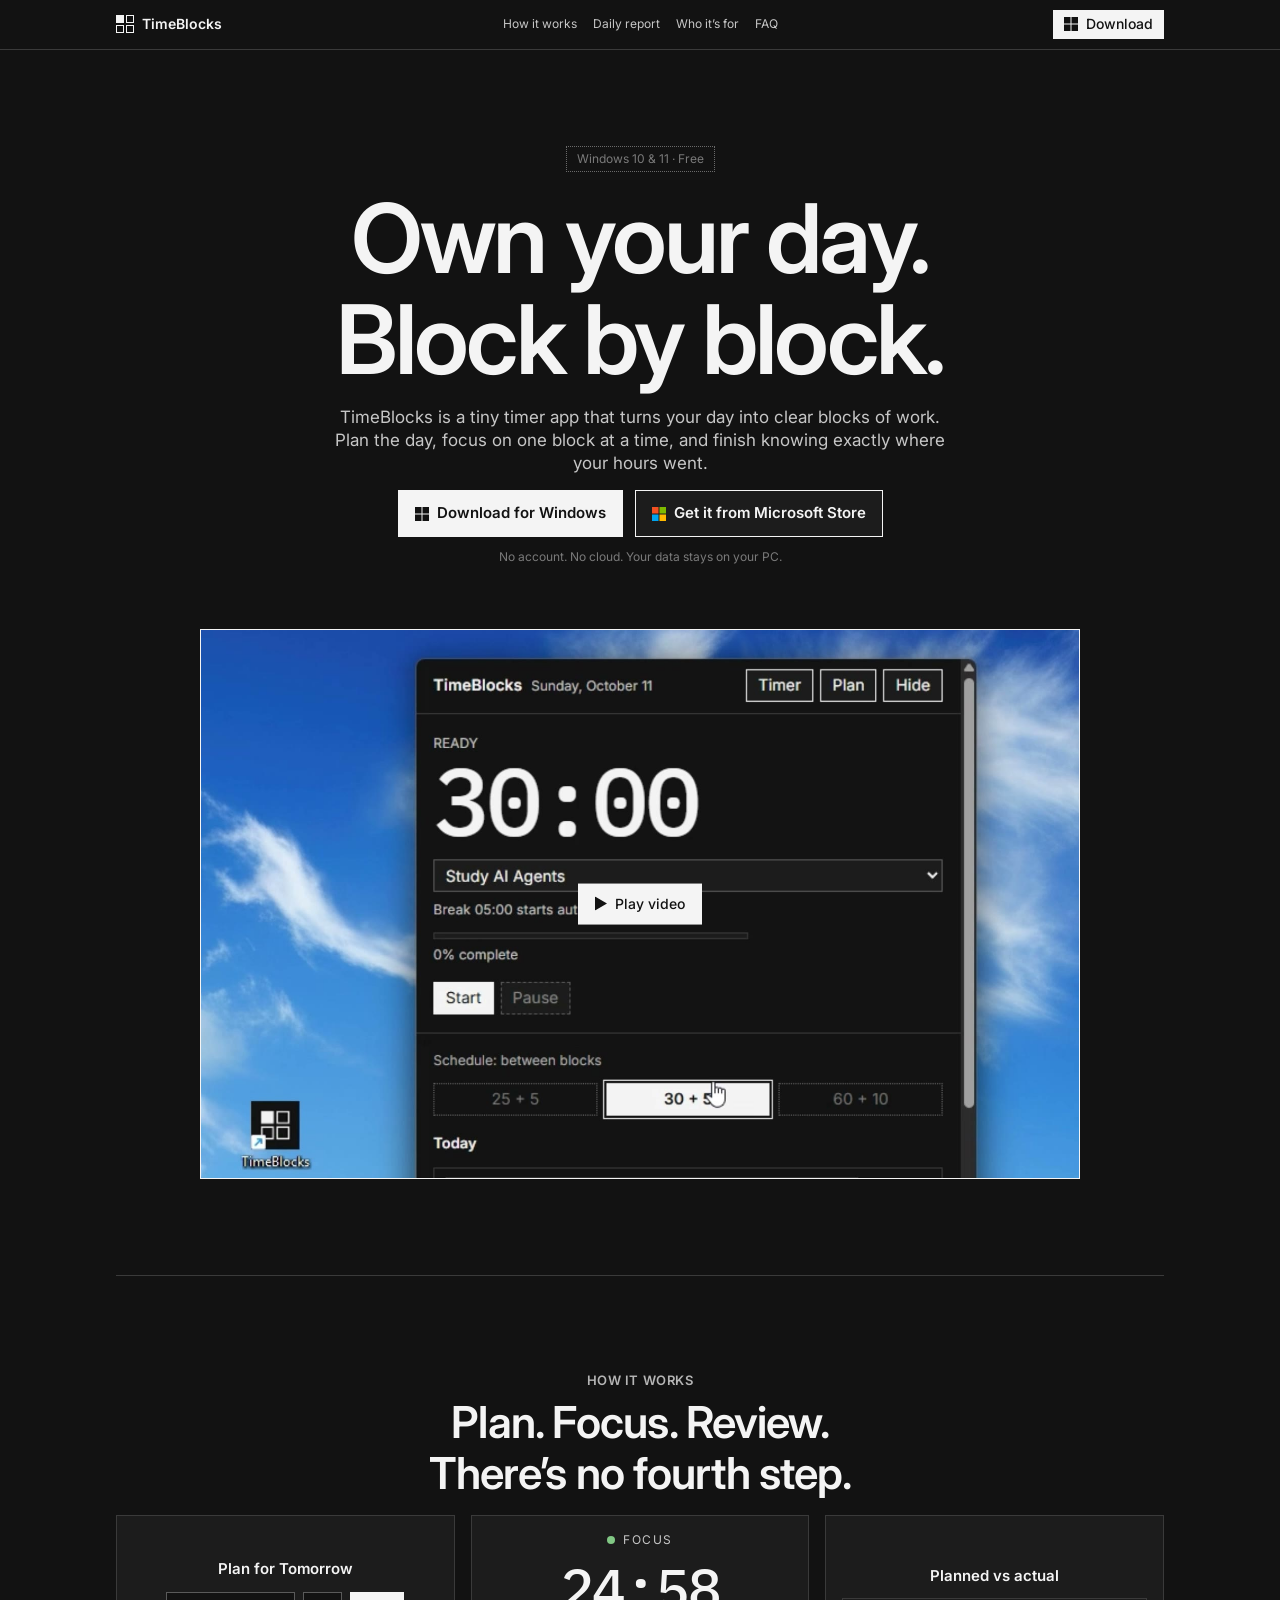
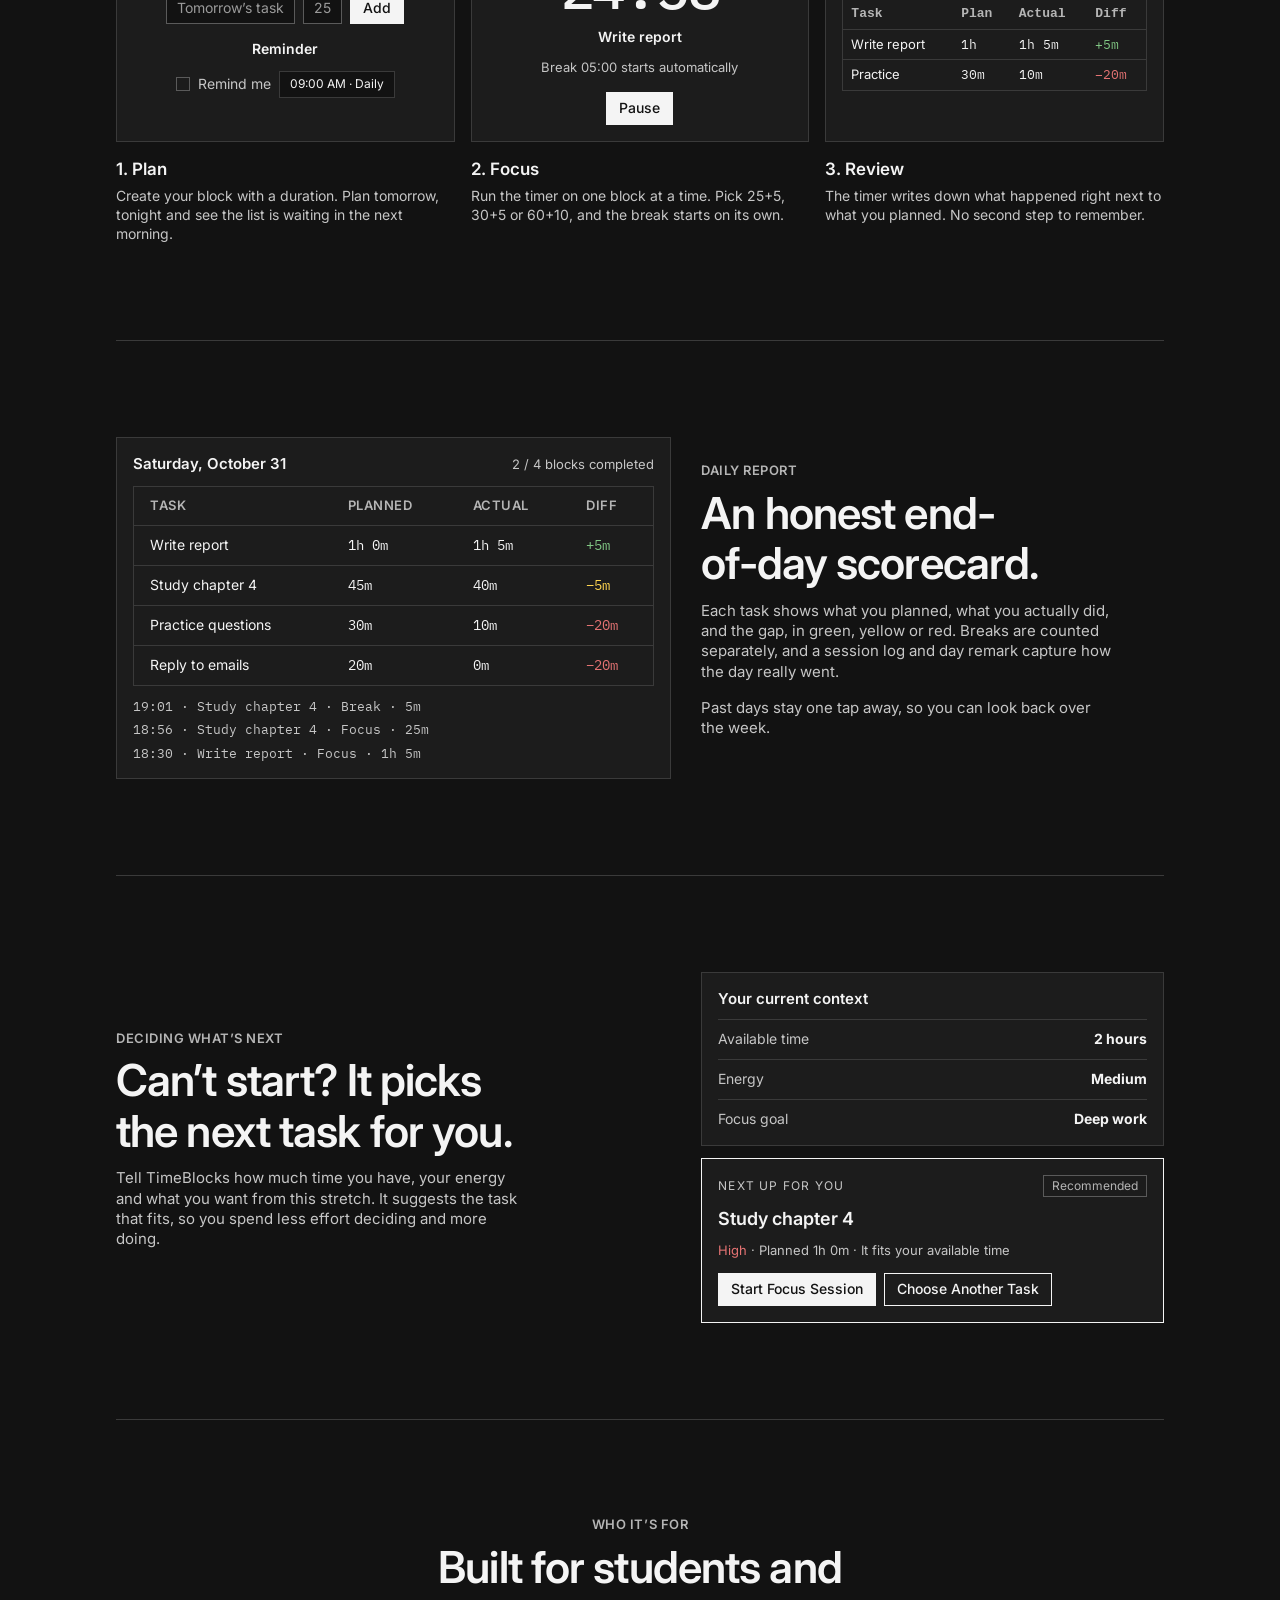
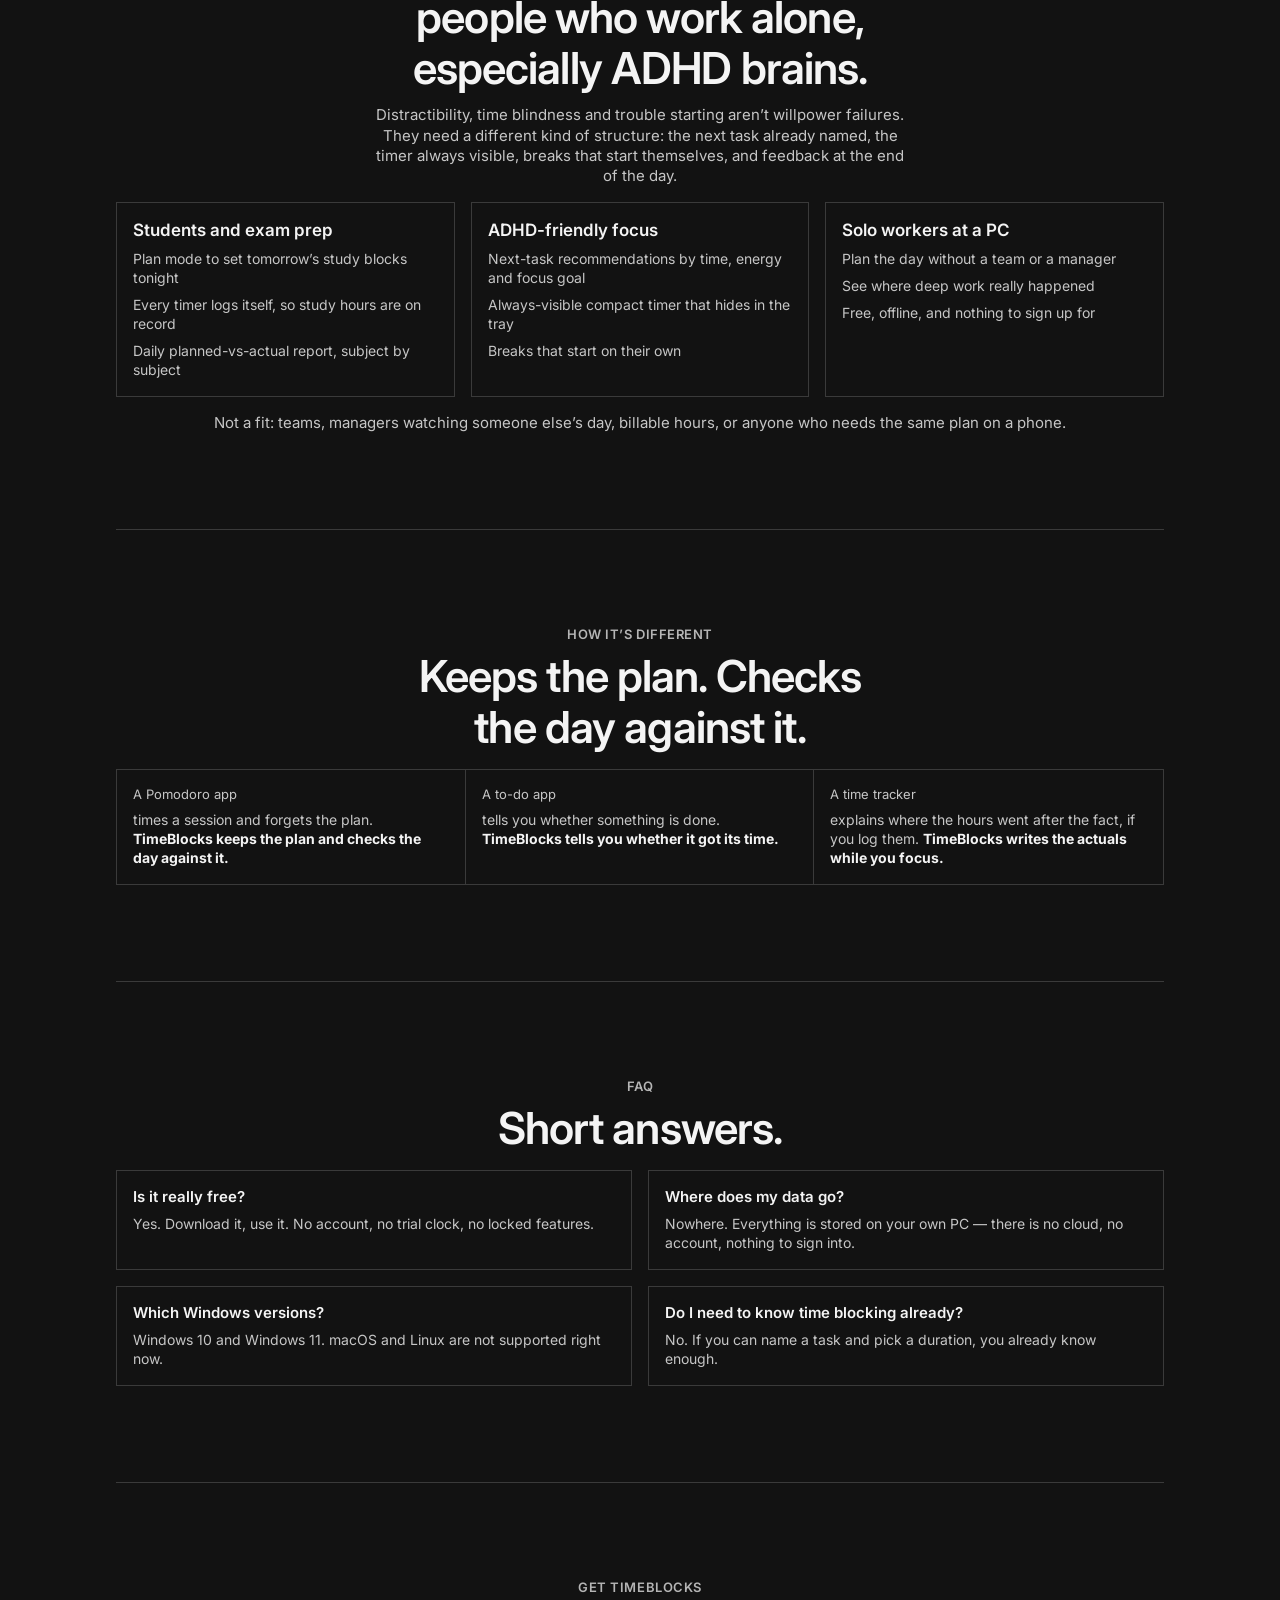
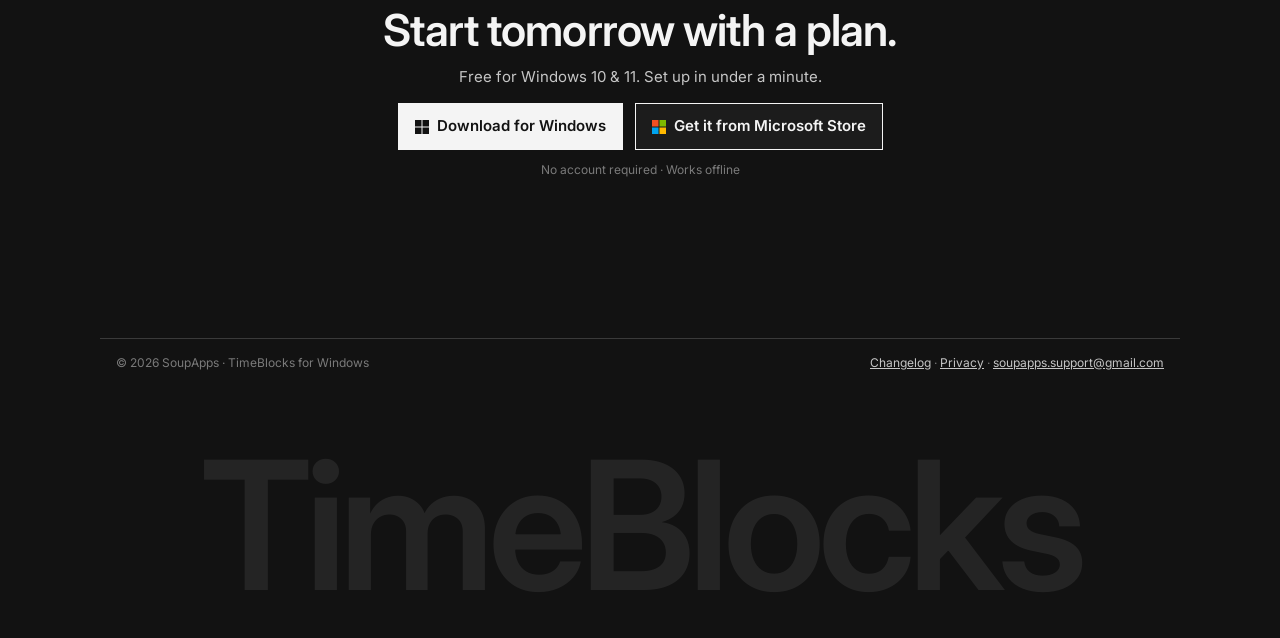
==== commit 62d70f85: "Landing page: unify HOW IT WORKS mock boxes, center interiors, final copy polish" ====
--- a/index.html
+++ b/index.html
@@ -3,8 +3,23 @@
 <head>
   <meta charset="UTF-8">
   <meta name="viewport" content="width=device-width, initial-scale=1.0">
-  <title>TimeBlocks — Own your day. Block by block.</title>
-  <meta name="description" content="TimeBlocks is a focused Windows time-blocking timer. Plan your day in blocks, focus on one at a time, and see where your time really went.">
+  <title>TimeBlocks — Offline Time Blocking &amp; Pomodoro Timer for Windows</title>
+  <meta name="description" content="TimeBlocks is a lightweight, offline Windows app for time blocking and Pomodoro focus sessions. No cloud, no account. Plan your day in blocks and track planned vs actual hours. Free for Windows 10 and 11.">
+  <link rel="canonical" href="https://timeblocks.in/">
+  <!-- Open Graph / social preview cards -->
+  <meta property="og:type" content="website">
+  <meta property="og:site_name" content="TimeBlocks">
+  <meta property="og:title" content="TimeBlocks — Offline Time Blocking &amp; Pomodoro Timer for Windows">
+  <meta property="og:description" content="Plan your day in blocks, focus on one at a time, and see where your time really went. Free, offline, no account required.">
+  <meta property="og:url" content="https://timeblocks.in/">
+  <meta property="og:image" content="https://timeblocks.in/assets/store-hero-1920x1080.png">
+  <meta property="og:image:width" content="1920">
+  <meta property="og:image:height" content="1080">
+  <meta property="og:image:alt" content="TimeBlocks app showing a daily timeline and focus timer">
+  <meta name="twitter:card" content="summary_large_image">
+  <meta name="twitter:title" content="TimeBlocks — Offline Time Blocking &amp; Pomodoro Timer for Windows">
+  <meta name="twitter:description" content="Plan your day in blocks, focus on one at a time, and see where your time really went. Free, offline, no account required.">
+  <meta name="twitter:image" content="https://timeblocks.in/assets/store-hero-1920x1080.png">
   <link rel="icon" href="assets/favicon.ico" sizes="any">
   <link rel="icon" type="image/png" sizes="32x32" href="assets/favicon-32x32.png">
   <link rel="icon" type="image/png" sizes="16x16" href="assets/favicon-16x16.png">
@@ -16,7 +31,38 @@
   <link rel="stylesheet" href="styles.css">
   <!-- EXPERIMENTAL: centered homepage. Remove this link to restore left alignment. -->
   <link rel="stylesheet" href="styles.center-trial.css">
+  <!-- Structured data: app + FAQ for rich results -->
+  <script type="application/ld+json">
+  {
+    "@context": "https://schema.org",
+    "@type": "SoftwareApplication",
+    "name": "TimeBlocks",
+    "applicationCategory": "ProductivityApplication",
+    "operatingSystem": "Windows 10, Windows 11",
+    "url": "https://timeblocks.in/",
+    "downloadUrl": "https://timeblocks.in/download",
+    "softwareVersion": "1.0.2",
+    "description": "Offline time blocking and Pomodoro timer for Windows. Plan your day in blocks and track planned vs actual hours.",
+    "offers": { "@type": "Offer", "price": "0", "priceCurrency": "USD" },
+    "author": { "@type": "Organization", "name": "SoupApps" }
+  }
+  </script>
+  <script type="application/ld+json">
+  {
+    "@context": "https://schema.org",
+    "@type": "FAQPage",
+    "mainEntity": [
+      { "@type": "Question", "name": "Is it really free?", "acceptedAnswer": { "@type": "Answer", "text": "Yes. Download it, use it. No account, no trial clock, no locked features." } },
+      { "@type": "Question", "name": "Where does my data go?", "acceptedAnswer": { "@type": "Answer", "text": "Nowhere. Everything is stored on your own PC. There is no cloud, no account, nothing to sign into." } },
+      { "@type": "Question", "name": "Which Windows versions are supported?", "acceptedAnswer": { "@type": "Answer", "text": "Windows 10 and Windows 11. macOS and Linux are not supported right now." } },
+      { "@type": "Question", "name": "Do I need to know time blocking already?", "acceptedAnswer": { "@type": "Answer", "text": "No. If you can name a task and pick a duration, you already know enough." } }
+    ]
+  }
+  </script>
   <!-- Vercel Web Analytics (free, cookieless) -->
+  <script>
+    window.va = window.va || function () { (window.vaq = window.vaq || []).push(arguments); };
+  </script>
   <script defer src="/_vercel/insights/script.js"></script>
 </head>
 <body>
@@ -30,6 +76,7 @@
     <nav class="site-nav" aria-label="Page">
       <a href="#how">How it works</a>
       <a href="#report">Daily report</a>
+      <a href="#who">Who it&rsquo;s for</a>
       <a href="#faq">FAQ</a>
     </nav>
     <div class="header-actions">
@@ -49,7 +96,7 @@
     <section class="hero">
       <p class="chip">Windows 10 &amp; 11 &middot; Free</p>
       <h1>Own your day.<br>Block by block.</h1>
-      <p class="lede">TimeBlocks is a small Windows timer that turns your day into clear blocks of work. Plan the day in the morning, focus on one block at a time, and finish knowing exactly where your hours went.</p>
+      <p class="lede">TimeBlocks is a tiny timer app that turns your day into clear blocks of work. Plan the day, focus on one block at a time, and finish knowing exactly where your hours went.</p>
       <div class="cta-row">
         <a class="btn btn-primary btn-lg" href="download">
           <svg class="btn-icon" width="14" height="14" viewBox="0 0 14 14" aria-hidden="true" focusable="false">
@@ -92,93 +139,181 @@
     <!-- ============ HOW IT WORKS ============ -->
     <section class="section" id="how">
       <p class="section-label">How it works</p>
-      <h2>Three steps. No learning curve.</h2>
+      <h2>Plan. Focus. Review. There&rsquo;s no fourth step.</h2>
+      <div class="hiw-grid">
+
+        <div class="hiw-step">
+          <div class="hiw-mock" role="img" aria-label="Plan screen: add tomorrow&rsquo;s task with minutes, set a daily reminder">
+            <p class="hiw-mock-title">Plan for Tomorrow</p>
+            <div class="hiw-plan-row">
+              <span class="hiw-field hiw-field-task">Tomorrow&rsquo;s task</span>
+              <span class="hiw-field hiw-field-min">25</span>
+              <span class="ui-btn ui-btn-primary">Add</span>
+            </div>
+            <p class="hiw-mock-sub">Reminder</p>
+            <div class="hiw-remind">
+              <span class="hiw-check" aria-hidden="true"></span>Remind me
+              <span class="hiw-remind-value">09:00 AM &middot; Daily</span>
+            </div>
+          </div>
+          <div class="hiw-caption">
+            <h3>1. Plan</h3>
+            <p>Create your block with a duration. Plan tomorrow, tonight and see the list is waiting in the next morning.</p>
+          </div>
+        </div>
+
+        <div class="hiw-step">
+          <div class="hiw-mock hiw-mock-focus" role="img" aria-label="Focus timer at 24:58 with a green focus dot and a break starting automatically">
+            <p class="hiw-status"><span class="dot dot-focus" aria-hidden="true"></span>Focus</p>
+            <p class="hiw-clock">24:58</p>
+            <p class="hiw-task">Write report</p>
+            <p class="hiw-note">Break 05:00 starts automatically</p>
+            <span class="ui-btn ui-btn-primary hiw-pause">Pause</span>
+          </div>
+          <div class="hiw-caption">
+            <h3>2. Focus</h3>
+            <p>Run the timer on one block at a time. Pick 25+5, 30+5 or 60+10, and the break starts on its own.</p>
+          </div>
+        </div>
+
+        <div class="hiw-step">
+          <div class="hiw-mock" role="img" aria-label="Planned versus actual table with a difference column">
+            <p class="hiw-mock-title">Planned vs actual</p>
+            <table class="hiw-table">
+              <thead>
+                <tr><th>Task</th><th>Plan</th><th>Actual</th><th>Diff</th></tr>
+              </thead>
+              <tbody>
+                <tr><td>Write report</td><td>1h</td><td>1h 5m</td><td class="delta-pos">+5m</td></tr>
+                <tr><td>Practice</td><td>30m</td><td>10m</td><td class="delta-neg">&minus;20m</td></tr>
+              </tbody>
+            </table>
+          </div>
+          <div class="hiw-caption">
+            <h3>3. Review</h3>
+            <p>The timer writes down what happened right next to what you planned. No second step to remember.</p>
+          </div>
+        </div>
+
+      </div>
+    </section>
+
+    <!-- ============ DAILY REPORT ============ -->
+    <section class="section" id="report">
+      <div class="split">
+        <div class="report-card" role="img" aria-label="Daily report with planned versus actual time per task, a green, yellow or red difference, a session log and day totals">
+          <div class="report-head">
+            <p class="report-date">Saturday, October 31</p>
+            <p class="report-count">2 / 4 blocks completed</p>
+          </div>
+          <table class="report-table report-table-app">
+            <thead>
+              <tr><th>Task</th><th>Planned</th><th>Actual</th><th>Diff</th></tr>
+            </thead>
+            <tbody>
+              <tr><td>Write report</td><td>1h 0m</td><td>1h 5m</td><td class="delta-pos">+5m</td></tr>
+              <tr><td>Study chapter 4</td><td>45m</td><td>40m</td><td class="delta-zero">&minus;5m</td></tr>
+              <tr><td>Practice questions</td><td>30m</td><td>10m</td><td class="delta-neg">&minus;20m</td></tr>
+              <tr><td>Reply to emails</td><td>20m</td><td>0m</td><td class="delta-neg">&minus;20m</td></tr>
+            </tbody>
+          </table>
+          <div class="report-log">
+            <p>19:01 &middot; Study chapter 4 &middot; Break &middot; 5m</p>
+            <p>18:56 &middot; Study chapter 4 &middot; Focus &middot; 25m</p>
+            <p>18:30 &middot; Write report &middot; Focus &middot; 1h 5m</p>
+          </div>
+        </div>
+        <div class="split-text">
+          <p class="section-label">Daily report</p>
+          <h2>An honest end-of-day scorecard.</h2>
+          <p class="section-lede">Each task shows what you planned, what you actually did, and the gap, in green, yellow or red. Breaks are counted separately, and a session log and day remark capture how the day really went.</p>
+          <p class="section-lede">Past days stay one tap away, so you can look back over the week.</p>
+        </div>
+      </div>
+    </section>
+
+    <!-- ============ DECIDING WHAT'S NEXT ============ -->
+    <section class="section" id="next">
+      <div class="split">
+        <div class="split-text">
+          <p class="section-label">Deciding what&rsquo;s next</p>
+          <h2>Can&rsquo;t start? It picks the next task for you.</h2>
+          <p class="section-lede">Tell TimeBlocks how much time you have, your energy and what you want from this stretch. It suggests the task that fits, so you spend less effort deciding and more doing.</p>
+        </div>
+        <div class="next-cards" role="img" aria-label="Your current context card with available time, energy and focus goal, and a recommended next task">
+          <div class="context-card">
+            <p class="context-title">Your current context</p>
+            <div class="context-row"><span>Available time</span><strong>2 hours</strong></div>
+            <div class="context-row"><span>Energy</span><strong>Medium</strong></div>
+            <div class="context-row"><span>Focus goal</span><strong>Deep work</strong></div>
+          </div>
+          <div class="next-card">
+            <div class="next-head">
+              <span class="next-label">Next up for you</span>
+              <span class="next-badge">Recommended</span>
+            </div>
+            <p class="next-task">Study chapter 4</p>
+            <p class="next-meta"><span class="delta-neg">High</span> &middot; Planned 1h 0m &middot; It fits your available time</p>
+            <div class="next-actions">
+              <span class="ui-btn ui-btn-primary">Start Focus Session</span>
+              <span class="ui-btn">Choose Another Task</span>
+            </div>
+          </div>
+        </div>
+      </div>
+    </section>
+
+    <!-- ============ WHO IT'S FOR ============ -->
+    <section class="section" id="who">
+      <p class="section-label">Who it&rsquo;s for</p>
+      <h2>Built for students and people who work alone, especially ADHD brains.</h2>
+      <p class="section-lede">Distractibility, time blindness and trouble starting aren&rsquo;t willpower failures. They need a different kind of structure: the next task already named, the timer always visible, breaks that start themselves, and feedback at the end of the day.</p>
       <div class="cards">
         <div class="card">
-          <p class="card-num">01</p>
-          <h3>Name your blocks</h3>
-          <p>In the morning, split your day into named chunks &mdash; &ldquo;Deep Work&rdquo;, &ldquo;Emails&rdquo;, &ldquo;Gym&rdquo;. Give each a length. That&rsquo;s the whole plan.</p>
+          <h3>Students and exam prep</h3>
+          <ul>
+            <li>Plan mode to set tomorrow&rsquo;s study blocks tonight</li>
+            <li>Every timer logs itself, so study hours are on record</li>
+            <li>Daily planned-vs-actual report, subject by subject</li>
+          </ul>
         </div>
         <div class="card">
-          <p class="card-num">02</p>
-          <h3>Focus on one</h3>
-          <p>Start the timer on the current block and do only that until it rings. Short Pomodoro-style sprints keep it sustainable.</p>
+          <h3>ADHD-friendly focus</h3>
+          <ul>
+            <li>Next-task recommendations by time, energy and focus goal</li>
+            <li>Always-visible compact timer that hides in the tray</li>
+            <li>Breaks that start on their own</li>
+          </ul>
         </div>
         <div class="card">
-          <p class="card-num">03</p>
-          <h3>See the truth</h3>
-          <p>At day&rsquo;s end, TimeBlocks shows planned vs. actual for every block. You&rsquo;ll see exactly where the day really went.</p>
-        </div>
-      </div>
-    </section>
-
-    <!-- ============ PLAIN-WORDS EXPLAINER ============ -->
-    <section class="section">
-      <p class="section-label">The method, in plain words</p>
-      <h2>Two simple ideas that work.</h2>
-      <div class="cards cards-2">
-        <div class="card">
-          <h3>Time blocking</h3>
-          <p>Instead of a to-do list that never ends, you assign every hour a job. When 10:00 says &ldquo;Writing&rdquo;, you write. Decisions are made once, in the morning &mdash; not fifty times during the day.</p>
-        </div>
-        <div class="card">
-          <h3>Pomodoro</h3>
-          <p>Work in short, timed sprints &mdash; usually 25 minutes &mdash; then take a real break. A ticking timer makes starting easy, and breaks keep your brain sharp for the next sprint.</p>
-        </div>
-      </div>
-
-      <!-- App mockup, built in the widget's own visual language -->
-      <div class="mockup" role="img" aria-label="Preview of the TimeBlocks widget showing a daily timeline and focus timer">
-        <div class="mockup-titlebar">
-          <span class="mockup-brand">TimeBlocks</span>
-          <span class="mockup-date">Today, Thu Oct 8</span>
-          <span class="mockup-controls" aria-hidden="true"><i></i><i></i><i></i></span>
-        </div>
-        <div class="mockup-body">
-          <div class="mockup-timeline">
-            <p class="mockup-label">Daily timeline</p>
-            <ul>
-              <li><span class="t">08:00</span><span class="n">Deep Work</span><span class="d">90m</span></li>
-              <li><span class="t">09:45</span><span class="n">Break</span><span class="d">10m</span></li>
-              <li class="active"><span class="t">10:00</span><span class="n">Writing</span><span class="d">60m</span></li>
-              <li><span class="t">11:15</span><span class="n">Meetings</span><span class="d">30m</span></li>
-              <li><span class="t">12:00</span><span class="n">Lunch</span><span class="d">45m</span></li>
-            </ul>
-            <p class="mockup-meta">3 / 5 blocks completed today</p>
-          </div>
-          <div class="mockup-timer">
-            <p class="mockup-label">Focus timer</p>
-            <p class="mockup-clock">24:13</p>
-            <p class="mockup-meta">Session: Writing</p>
-            <div class="mockup-bar"><span style="width:50%"></span></div>
-            <p class="mockup-meta">50% complete</p>
-            <div class="mockup-actions">
-              <span class="btn btn-sm">Pause</span>
-              <span class="btn btn-sm">Reset</span>
-            </div>
-          </div>
-        </div>
-      </div>
-    </section>
-
-    <!-- ============ DAILY REPORT ============ -->
-    <section class="section" id="report">
-      <p class="section-label">Daily report</p>
-      <h2>Planned vs. actual, every evening.</h2>
-      <p class="section-lede">TimeBlocks logs what you planned against what you actually did &mdash; per block, per day. Over weeks, the pattern is undeniable: you&rsquo;ll spot the hours that quietly disappear.</p>
-      <div class="report-table-wrap">
-        <table class="report-table">
-          <thead>
-            <tr><th>Block</th><th>Planned</th><th>Actual</th></tr>
-          </thead>
-          <tbody>
-            <tr class="delta-neg"><td>Deep Work</td><td>90m</td><td>82m</td></tr>
-            <tr class="delta-pos"><td>Writing</td><td>60m</td><td>64m</td></tr>
-            <tr class="delta-zero"><td>Break</td><td>10m</td><td>10m</td></tr>
-            <tr class="delta-pos"><td>Meetings</td><td>30m</td><td>47m</td></tr>
-            <tr class="delta-neg"><td>Emails</td><td>30m</td><td>18m</td></tr>
-          </tbody>
-        </table>
+          <h3>Solo workers at a PC</h3>
+          <ul>
+            <li>Plan the day without a team or a manager</li>
+            <li>See where deep work really happened</li>
+            <li>Free, offline, and nothing to sign up for</li>
+          </ul>
+        </div>
+      </div>
+      <p class="who-not">Not a fit: teams, managers watching someone else&rsquo;s day, billable hours, or anyone who needs the same plan on a phone.</p>
+    </section>
+
+    <!-- ============ HOW IT'S DIFFERENT ============ -->
+    <section class="section" id="different">
+      <p class="section-label">How it&rsquo;s different</p>
+      <h2>Keeps the plan. Checks the day against it.</h2>
+      <div class="diff-grid">
+        <div class="diff-cell">
+          <p class="diff-kicker">A Pomodoro app</p>
+          <p>times a session and forgets the plan. <strong>TimeBlocks keeps the plan and checks the day against it.</strong></p>
+        </div>
+        <div class="diff-cell">
+          <p class="diff-kicker">A to-do app</p>
+          <p>tells you whether something is done. <strong>TimeBlocks tells you whether it got its time.</strong></p>
+        </div>
+        <div class="diff-cell">
+          <p class="diff-kicker">A time tracker</p>
+          <p>explains where the hours went after the fact, if you log them. <strong>TimeBlocks writes the actuals while you focus.</strong></p>
+        </div>
       </div>
     </section>
 
--- a/styles.css
+++ b/styles.css
@@ -197,6 +197,7 @@
   line-height: 1.15;
   margin-bottom: var(--s12);
   text-wrap: balance;
+  max-width: 680px;
 }
 
 .section-lede {
@@ -541,6 +542,372 @@
 .report-table tr.delta-pos td:nth-child(3) { color: #81c784; }
 .report-table tr.delta-zero td:nth-child(3) { color: #ffd54f; }
 
+/* Delta colors used directly on a cell or inline value (app Difference colors). */
+.delta-pos { color: #81c784; }
+.delta-neg { color: #e57373; }
+.delta-zero { color: #ffd54f; }
+
+/* ---------- reference sections (how / report / next / who / different) ---------- */
+
+/* Two-column split: app surface on one side, copy on the other */
+.split {
+  display: grid;
+  grid-template-columns: 1.2fr 1fr;
+  gap: var(--section-gap);
+  align-items: center;
+}
+
+.split .section-label { margin-bottom: var(--s8); }
+
+.split-text .section-lede { max-width: 46ch; }
+
+/* Decorative control used inside mockups (not interactive) */
+.ui-btn {
+  display: inline-flex;
+  align-items: center;
+  justify-content: center;
+  font-weight: 500;
+  padding: var(--s6) var(--s12);
+  background: var(--surface);
+  color: var(--text);
+  border: var(--border) solid var(--strong);
+  border-radius: var(--radius);
+  white-space: nowrap;
+}
+
+.ui-btn-primary {
+  background: var(--text);
+  color: var(--ink);
+}
+
+/* Status dot (matches the app's focus indicator) */
+.dot {
+  width: 8px;
+  height: 8px;
+  border-radius: 50%;
+  display: inline-block;
+  flex: none;
+}
+
+.dot-focus { background: #81c784; }
+
+/* --- how it works --- */
+
+.hiw-grid {
+  display: grid;
+  grid-template-columns: repeat(3, 1fr);
+  gap: var(--s16);
+  margin-top: var(--s16);
+}
+
+.hiw-step {
+  display: flex;
+  flex-direction: column;
+  gap: var(--s16);
+}
+
+.hiw-caption {
+  min-height: 86px;
+}
+
+.hiw-mock {
+  flex: 1;
+  border: var(--border) solid var(--hairline);
+  border-radius: var(--radius);
+  background: var(--surface);
+  padding: var(--s16);
+  display: flex;
+  flex-direction: column;
+  gap: var(--s12);
+  align-items: center;
+  justify-content: center;
+  text-align: center;
+}
+
+.hiw-mock-title {
+  font-size: 15px;
+  font-weight: 600;
+}
+
+.hiw-mock-sub {
+  font-size: var(--text-base);
+  font-weight: 600;
+  margin-top: var(--s4);
+}
+
+.hiw-caption h3 {
+  font-size: 17px;
+  font-weight: 600;
+  margin-bottom: var(--s6);
+}
+
+.hiw-caption p { color: var(--muted); }
+
+.hiw-plan-row {
+  display: flex;
+  gap: var(--s8);
+  align-items: stretch;
+}
+
+.hiw-field {
+  border: var(--border) solid var(--input-border);
+  border-radius: var(--radius);
+  background: var(--bg);
+  color: var(--placeholder);
+  padding: var(--s6) var(--s10);
+  font-size: var(--text-base);
+  white-space: nowrap;
+  overflow: hidden;
+  text-overflow: ellipsis;
+}
+
+.hiw-field-task { flex: 1; }
+
+.hiw-remind {
+  display: flex;
+  align-items: center;
+  gap: var(--s8);
+  color: var(--muted);
+}
+
+.hiw-check {
+  width: 14px;
+  height: 14px;
+  flex: none;
+  border: var(--border) solid var(--input-border);
+  border-radius: var(--radius);
+}
+
+.hiw-remind-value {
+  margin-left: auto;
+  border: var(--border) solid var(--hairline);
+  background: var(--bg);
+  color: var(--text);
+  padding: var(--s4) var(--s10);
+  font-size: var(--text-secondary);
+  white-space: nowrap;
+}
+
+.hiw-mock-focus {
+  align-items: center;
+  justify-content: center;
+  text-align: center;
+}
+
+.hiw-status {
+  display: flex;
+  align-items: center;
+  gap: var(--s8);
+  font-size: var(--text-secondary);
+  letter-spacing: 0.12em;
+  text-transform: uppercase;
+  color: var(--muted);
+}
+
+.hiw-clock {
+  font-family: var(--font-mono);
+  font-weight: 500;
+  font-size: clamp(40px, 4.5vw, 56px);
+  letter-spacing: -0.04em;
+  line-height: 1;
+  font-variant-numeric: tabular-nums;
+}
+
+.hiw-task { font-weight: 600; }
+
+.hiw-note {
+  font-size: 13px;
+  color: var(--muted);
+}
+
+.hiw-pause { margin-top: var(--s4); }
+
+.hiw-table {
+  width: 100%;
+  border-collapse: collapse;
+  border: var(--border) solid var(--hairline);
+  font-variant-numeric: tabular-nums;
+}
+
+.hiw-table th,
+.hiw-table td {
+  text-align: left;
+  padding: var(--s6) var(--s8);
+  border-bottom: var(--border) solid var(--hairline);
+  font-family: var(--font-mono);
+  font-size: 13px;
+}
+
+.hiw-table th {
+  font-weight: 600;
+  color: var(--secondary);
+}
+
+.hiw-table td:first-child { font-family: var(--font-ui); }
+
+.hiw-table tbody tr:last-child th,
+.hiw-table tbody tr:last-child td { border-bottom: none; }
+
+/* --- daily report card --- */
+
+.report-card {
+  border: var(--border) solid var(--hairline);
+  border-radius: var(--radius);
+  background: var(--surface);
+  padding: var(--s16);
+  display: flex;
+  flex-direction: column;
+  gap: var(--s12);
+}
+
+.report-head {
+  display: flex;
+  justify-content: space-between;
+  align-items: baseline;
+  gap: var(--s8);
+  flex-wrap: wrap;
+}
+
+.report-date { font-size: 15px; font-weight: 600; }
+
+.report-count {
+  font-size: 13px;
+  color: var(--muted);
+}
+
+.report-table-app { border: var(--border) solid var(--hairline); }
+
+.report-log {
+  display: flex;
+  flex-direction: column;
+  gap: var(--s6);
+  font-family: var(--font-mono);
+  font-size: 13px;
+  color: var(--muted);
+  font-variant-numeric: tabular-nums;
+}
+
+/* --- deciding what's next --- */
+
+.next-cards {
+  display: flex;
+  flex-direction: column;
+  gap: var(--s12);
+}
+
+.context-card,
+.next-card {
+  border: var(--border) solid var(--hairline);
+  border-radius: var(--radius);
+  background: var(--surface);
+  padding: var(--s16);
+  display: flex;
+  flex-direction: column;
+  gap: var(--s10);
+}
+
+.next-card { border-color: var(--strong); }
+
+.context-title {
+  font-size: 15px;
+  font-weight: 600;
+}
+
+.context-row {
+  display: flex;
+  justify-content: space-between;
+  gap: var(--s8);
+  border-top: var(--border) solid var(--hairline);
+  padding-top: var(--s10);
+}
+
+.context-row span { color: var(--muted); }
+
+.next-head {
+  display: flex;
+  justify-content: space-between;
+  align-items: center;
+  gap: var(--s8);
+}
+
+.next-label {
+  font-size: var(--text-secondary);
+  letter-spacing: 0.1em;
+  text-transform: uppercase;
+  color: var(--muted);
+}
+
+.next-badge {
+  border: var(--border) solid var(--input-border);
+  color: var(--secondary);
+  font-size: var(--text-secondary);
+  padding: 2px var(--s8);
+}
+
+.next-task {
+  font-size: 18px;
+  font-weight: 600;
+}
+
+.next-meta {
+  font-size: 13px;
+  color: var(--muted);
+}
+
+.next-actions {
+  display: flex;
+  gap: var(--s8);
+  flex-wrap: wrap;
+  margin-top: var(--s4);
+}
+
+/* --- who it's for --- */
+
+.card ul {
+  list-style: none;
+  margin: 0;
+  padding: 0;
+  display: flex;
+  flex-direction: column;
+  gap: var(--s8);
+}
+
+.card li { color: var(--muted); }
+
+.who-not {
+  margin-top: var(--s16);
+  color: var(--muted);
+  font-size: 15px;
+}
+
+/* --- how it's different --- */
+
+.diff-grid {
+  display: grid;
+  grid-template-columns: repeat(3, 1fr);
+  border: var(--border) solid var(--hairline);
+  margin-top: var(--s16);
+}
+
+.diff-cell {
+  padding: var(--s16);
+  border-right: var(--border) solid var(--hairline);
+  display: flex;
+  flex-direction: column;
+  gap: var(--s8);
+}
+
+.diff-cell:last-child { border-right: none; }
+
+.diff-kicker {
+  font-size: 13px;
+  color: var(--muted);
+}
+
+.diff-cell p:not(.diff-kicker) { color: var(--muted); }
+
+.diff-cell strong { color: var(--text); }
+
 /* ---------- faq ---------- */
 
 .faq {
@@ -778,4 +1145,9 @@
   .mockup-timeline { border-right: none; border-bottom: var(--border) solid var(--hairline); }
   .section { padding: 64px 0; }
   .hero { padding: 64px 0; }
-}
+  .split { grid-template-columns: 1fr; }
+  .hiw-grid { grid-template-columns: 1fr; }
+  .diff-grid { grid-template-columns: 1fr; }
+  .diff-cell { border-right: none; border-bottom: var(--border) solid var(--hairline); }
+  .diff-cell:last-child { border-bottom: none; }
+}
--- a/styles.center-trial.css
+++ b/styles.center-trial.css
@@ -71,3 +71,47 @@
 .download .proof {
   text-align: center;
 }
+
+/* --- new reference sections (#how #report #next #who #different) --- */
+
+/* App-mockup and card interiors stay left-aligned (same exemption as .cards) */
+.hiw-grid,
+.diff-grid,
+.next-cards,
+.report-card,
+.context-card,
+.next-card,
+.hiw-caption {
+  text-align: left;
+}
+
+/* HOW IT WORKS mock interiors are centered (align/justify/text-align) */
+.hiw-mock {
+  text-align: center;
+}
+
+.report-card .report-table th,
+.report-card .report-table td {
+  text-align: left;
+}
+
+/* Keep h2 visually centered now that it has a max-width */
+.section h2 {
+  margin-left: auto;
+  margin-right: auto;
+}
+
+/* --- split sections (#report #next): keep reference layout, text left-aligned --- */
+.split-text {
+  text-align: left;
+}
+
+.split-text h2 {
+  margin-left: 0;
+  margin-right: 0;
+}
+
+.split-text .section-lede {
+  margin-left: 0;
+  margin-right: 0;
+}
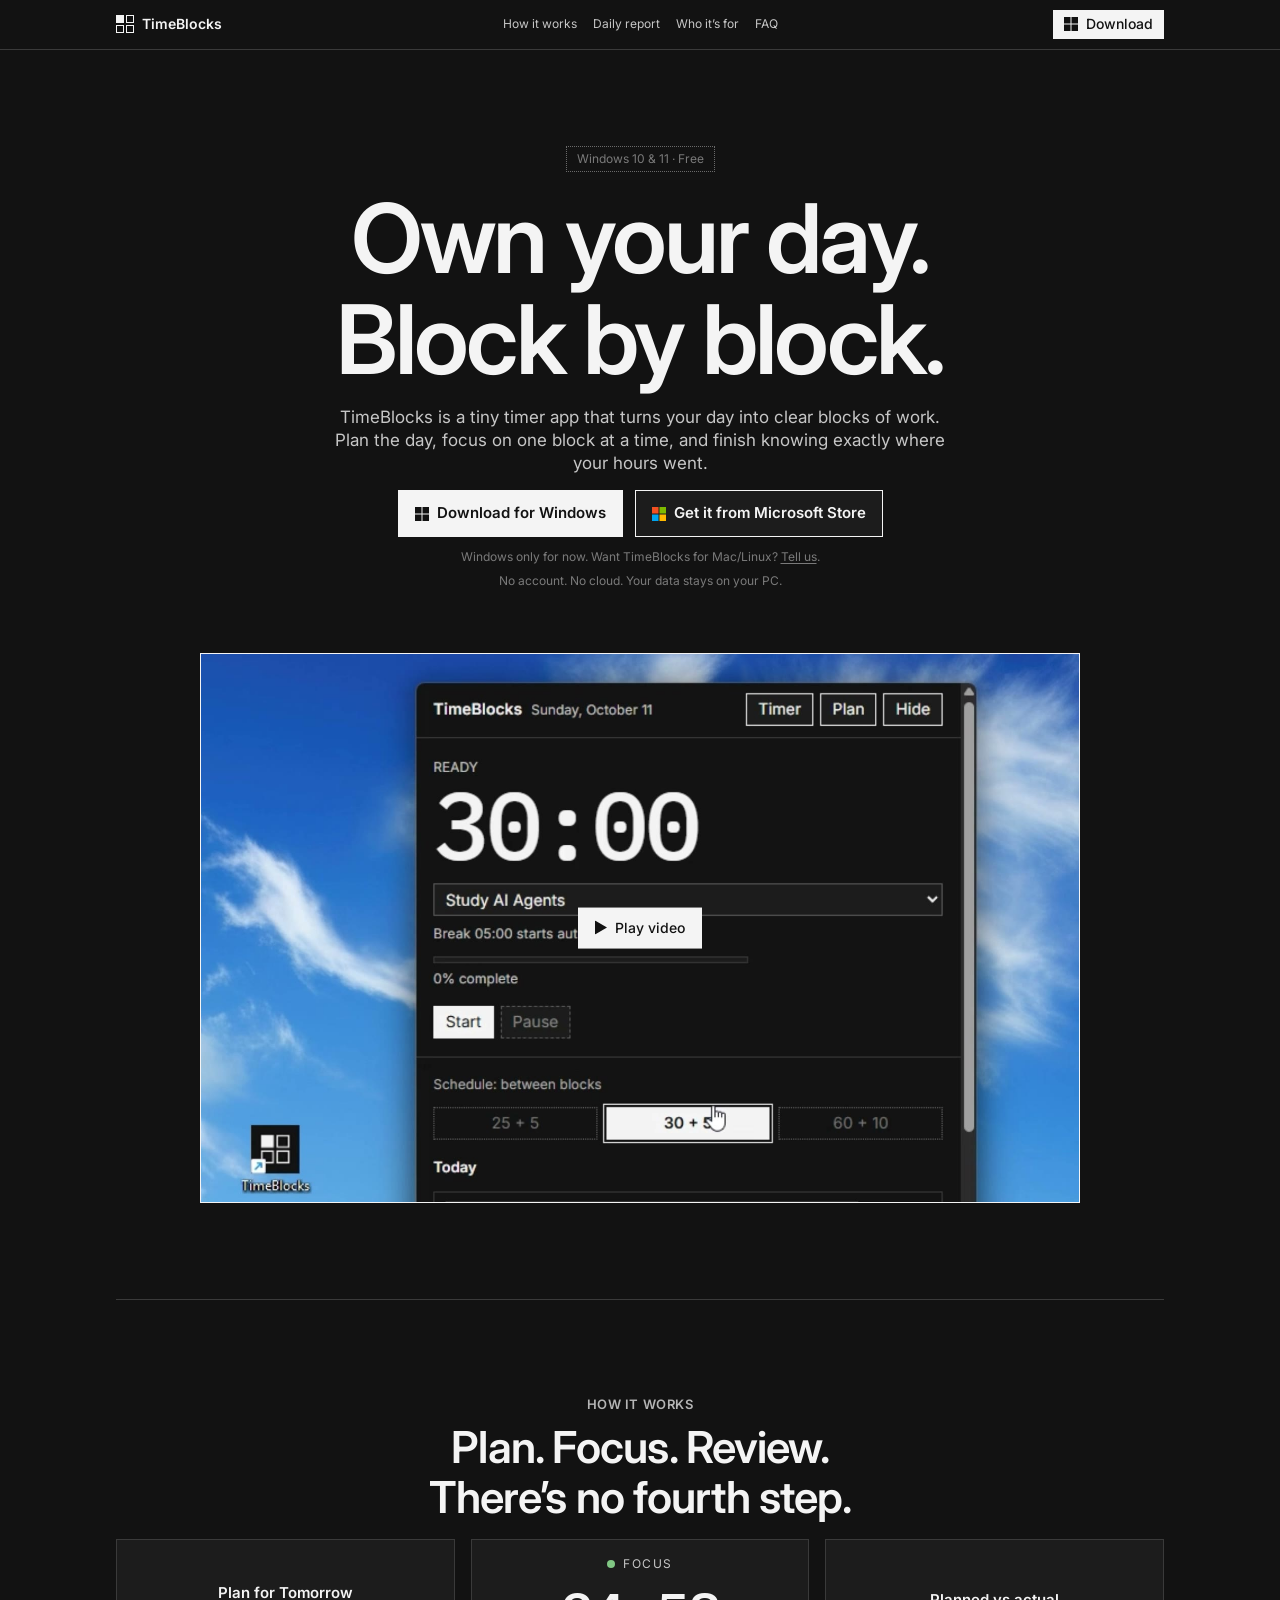
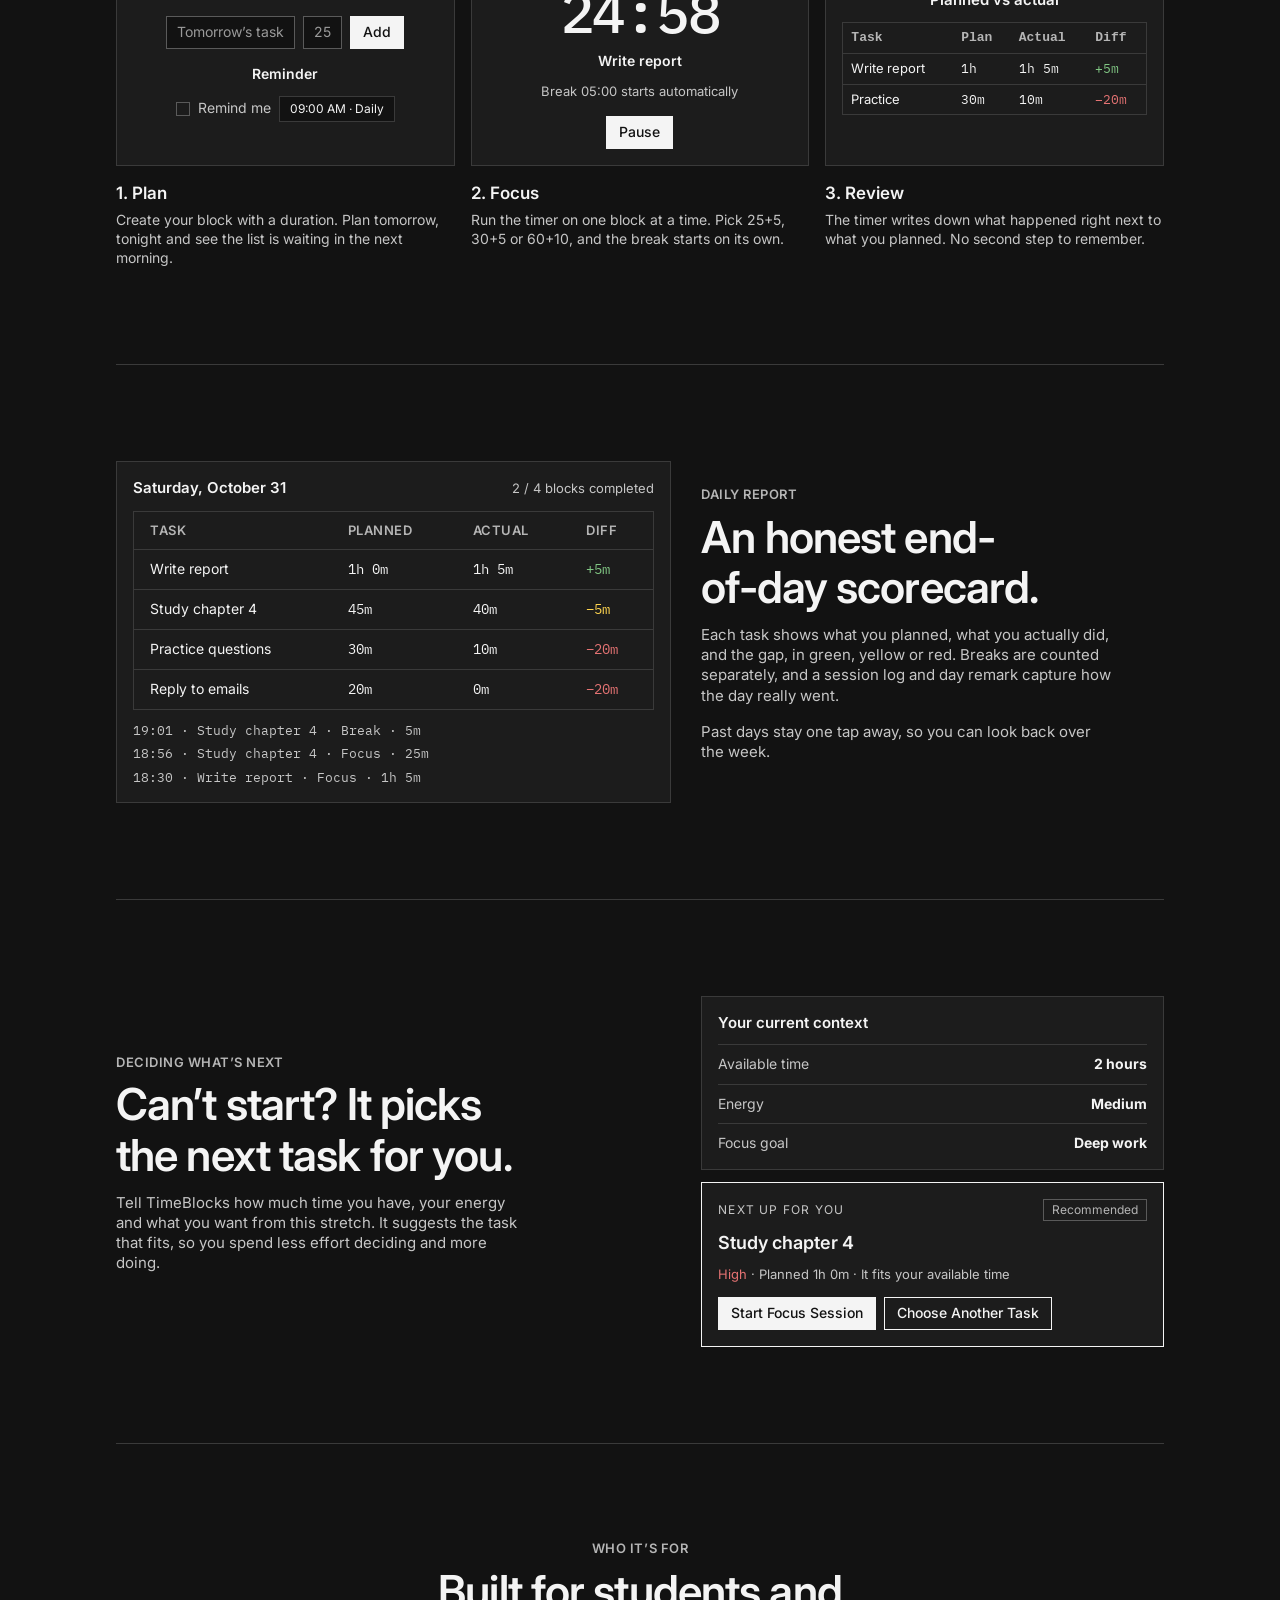
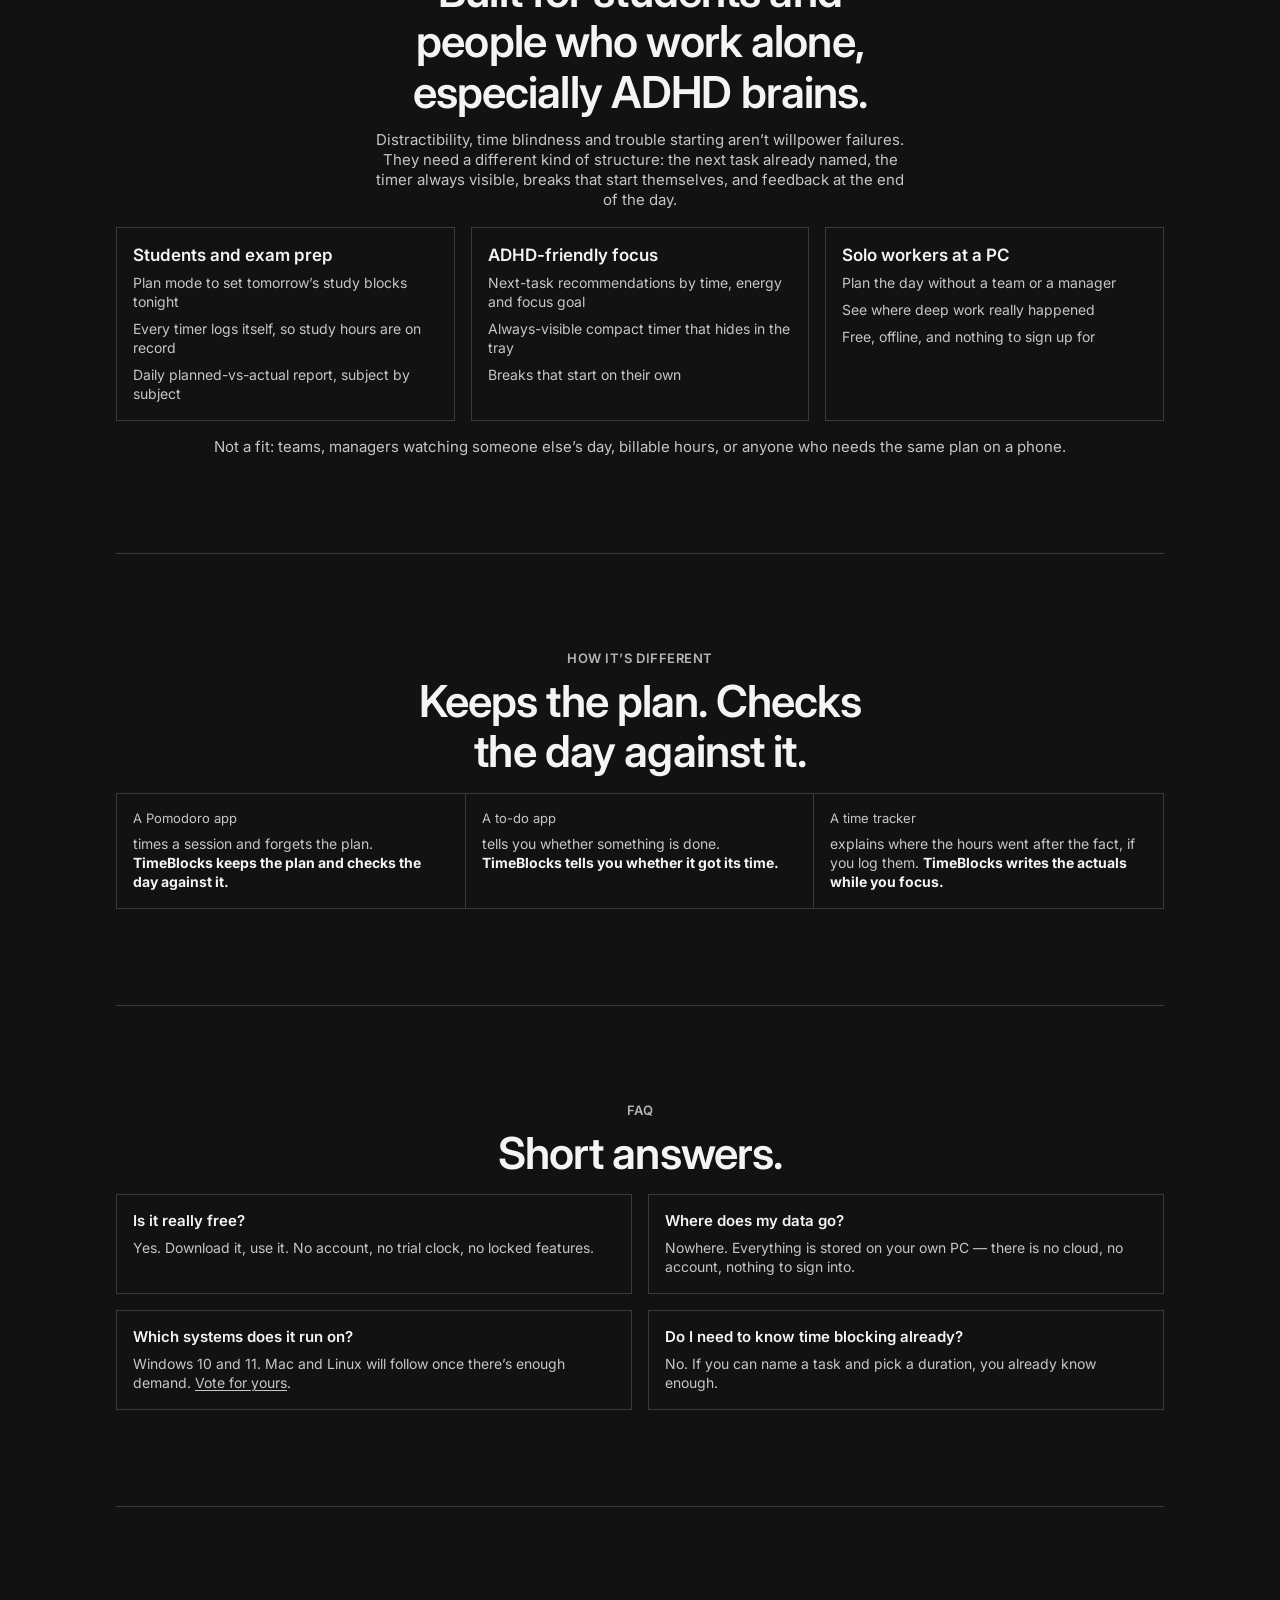
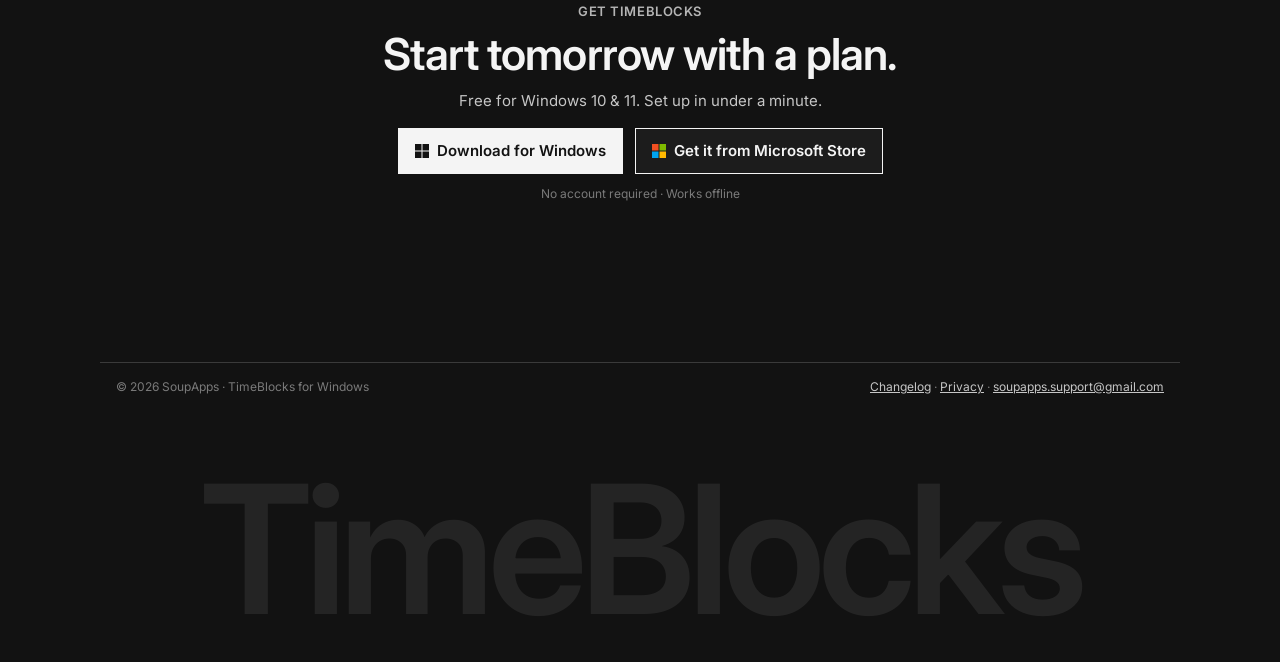
==== commit 4b250ca0: "Add Mac/Linux interest form links" ====
--- a/index.html
+++ b/index.html
@@ -54,7 +54,7 @@
     "mainEntity": [
       { "@type": "Question", "name": "Is it really free?", "acceptedAnswer": { "@type": "Answer", "text": "Yes. Download it, use it. No account, no trial clock, no locked features." } },
       { "@type": "Question", "name": "Where does my data go?", "acceptedAnswer": { "@type": "Answer", "text": "Nowhere. Everything is stored on your own PC. There is no cloud, no account, nothing to sign into." } },
-      { "@type": "Question", "name": "Which Windows versions are supported?", "acceptedAnswer": { "@type": "Answer", "text": "Windows 10 and Windows 11. macOS and Linux are not supported right now." } },
+      { "@type": "Question", "name": "Which systems does it run on?", "acceptedAnswer": { "@type": "Answer", "text": "Windows 10 and 11. Mac and Linux will follow once there is enough demand. You can vote for yours at https://tally.so/r/kblAOZ." } },
       { "@type": "Question", "name": "Do I need to know time blocking already?", "acceptedAnswer": { "@type": "Answer", "text": "No. If you can name a task and pick a duration, you already know enough." } }
     ]
   }
@@ -114,6 +114,7 @@
           Get it from Microsoft Store
         </a>
       </div>
+      <p class="proof proof-interest">Windows only for now. Want TimeBlocks for Mac/Linux? <a href="https://tally.so/r/kblAOZ" target="_blank" rel="noopener">Tell us</a>.</p>
       <p class="proof">No account. No cloud. Your data stays on your PC.</p>
 
       <!-- Hero demo video (Woblo-style cursor-follow play control) -->
@@ -331,8 +332,8 @@
           <p>Nowhere. Everything is stored on your own PC &mdash; there is no cloud, no account, nothing to sign into.</p>
         </div>
         <div class="faq-item">
-          <h3>Which Windows versions?</h3>
-          <p>Windows 10 and Windows 11. macOS and Linux are not supported right now.</p>
+          <h3>Which systems does it run on?</h3>
+          <p>Windows 10 and 11. Mac and Linux will follow once there&rsquo;s enough demand. <a href="https://tally.so/r/kblAOZ" target="_blank" rel="noopener">Vote for yours</a>.</p>
         </div>
         <div class="faq-item">
           <h3>Do I need to know time blocking already?</h3>
--- a/styles.css
+++ b/styles.css
@@ -241,6 +241,30 @@
   font-size: var(--text-secondary);
   color: var(--quiet);
   margin-bottom: 64px;
+}
+
+/* Mac/Linux interest line (hero) — sits above the trust line, under the buttons */
+.proof-interest {
+  margin-bottom: var(--s8);
+}
+
+/* Inline text links to the interest form: underlined, visible keyboard focus */
+.proof-interest a,
+.faq-item a {
+  color: inherit;
+  text-decoration: underline;
+  text-underline-offset: 2px;
+}
+
+.proof-interest a:hover,
+.faq-item a:hover {
+  color: var(--text);
+}
+
+.proof-interest a:focus-visible,
+.faq-item a:focus-visible {
+  outline: var(--border) solid var(--text);
+  outline-offset: 2px;
 }
 
 /* ---------- hero demo video (cursor-follow play control) ---------- */
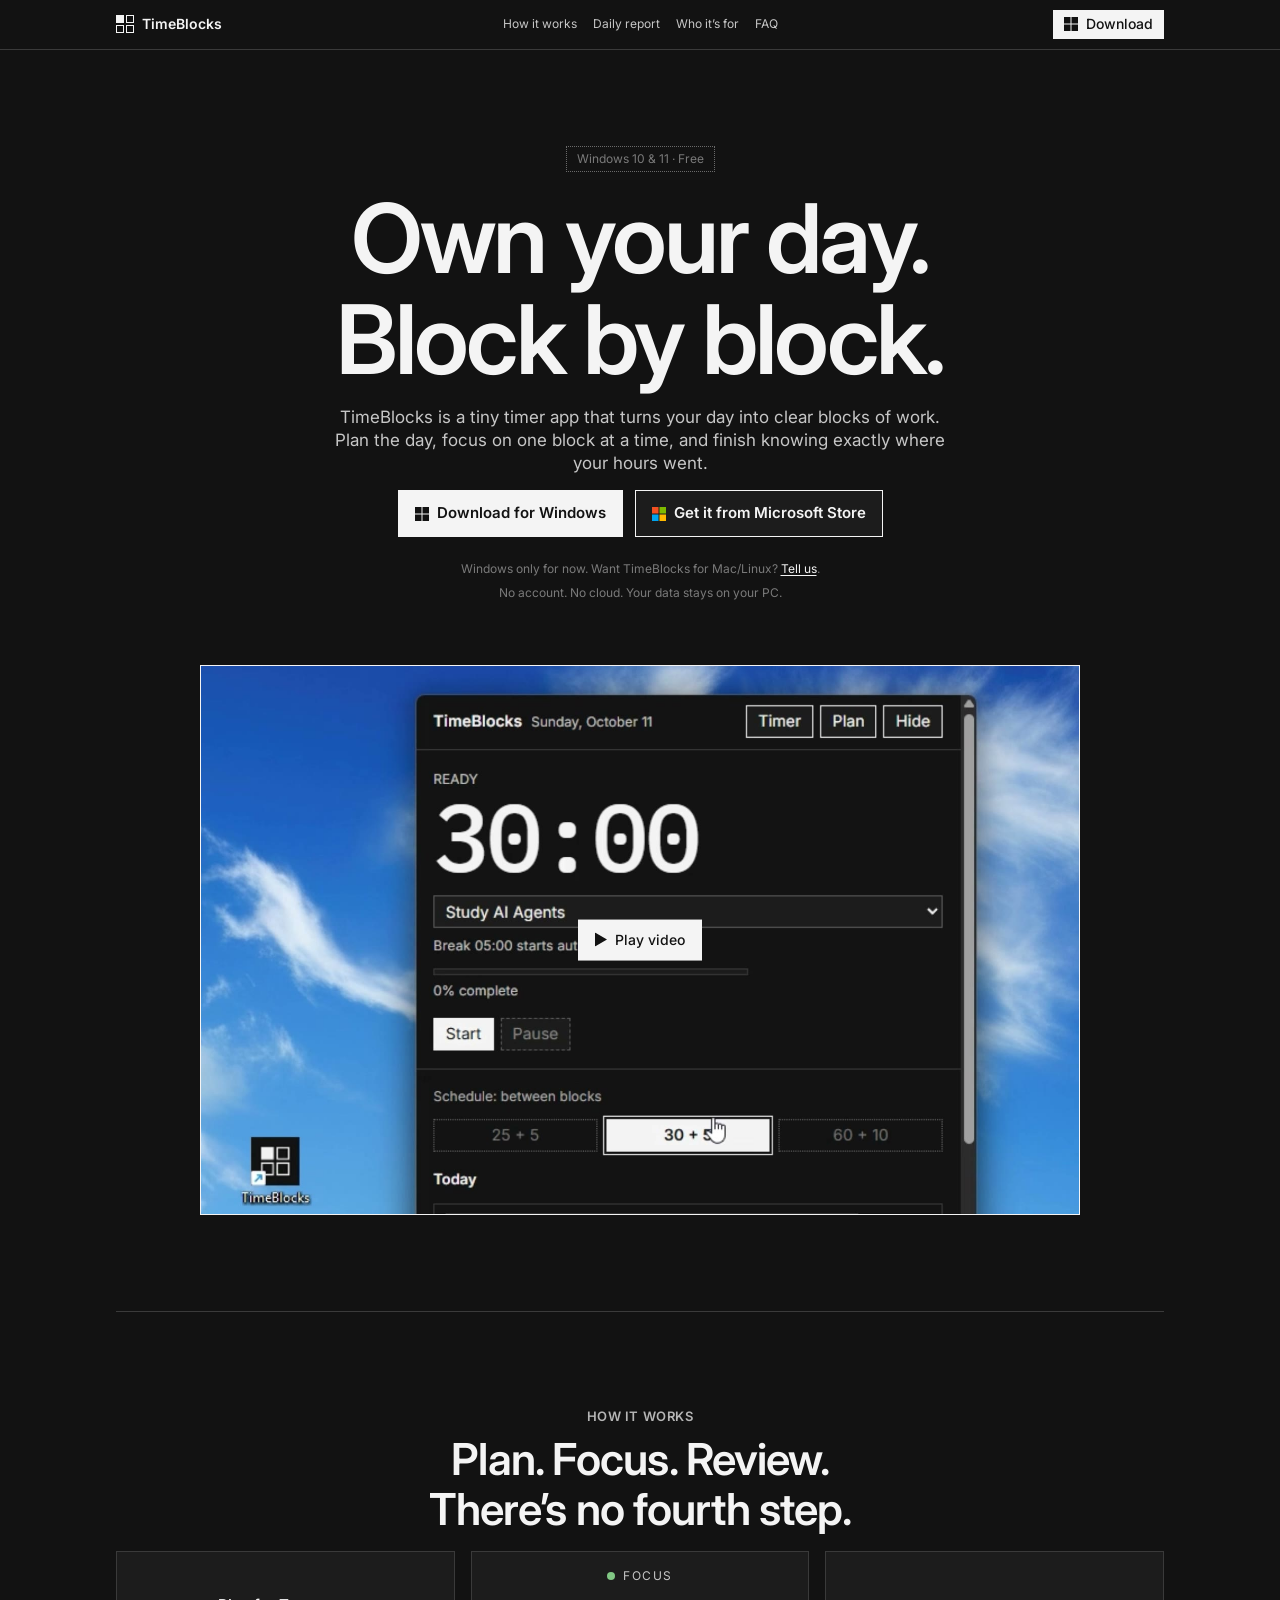
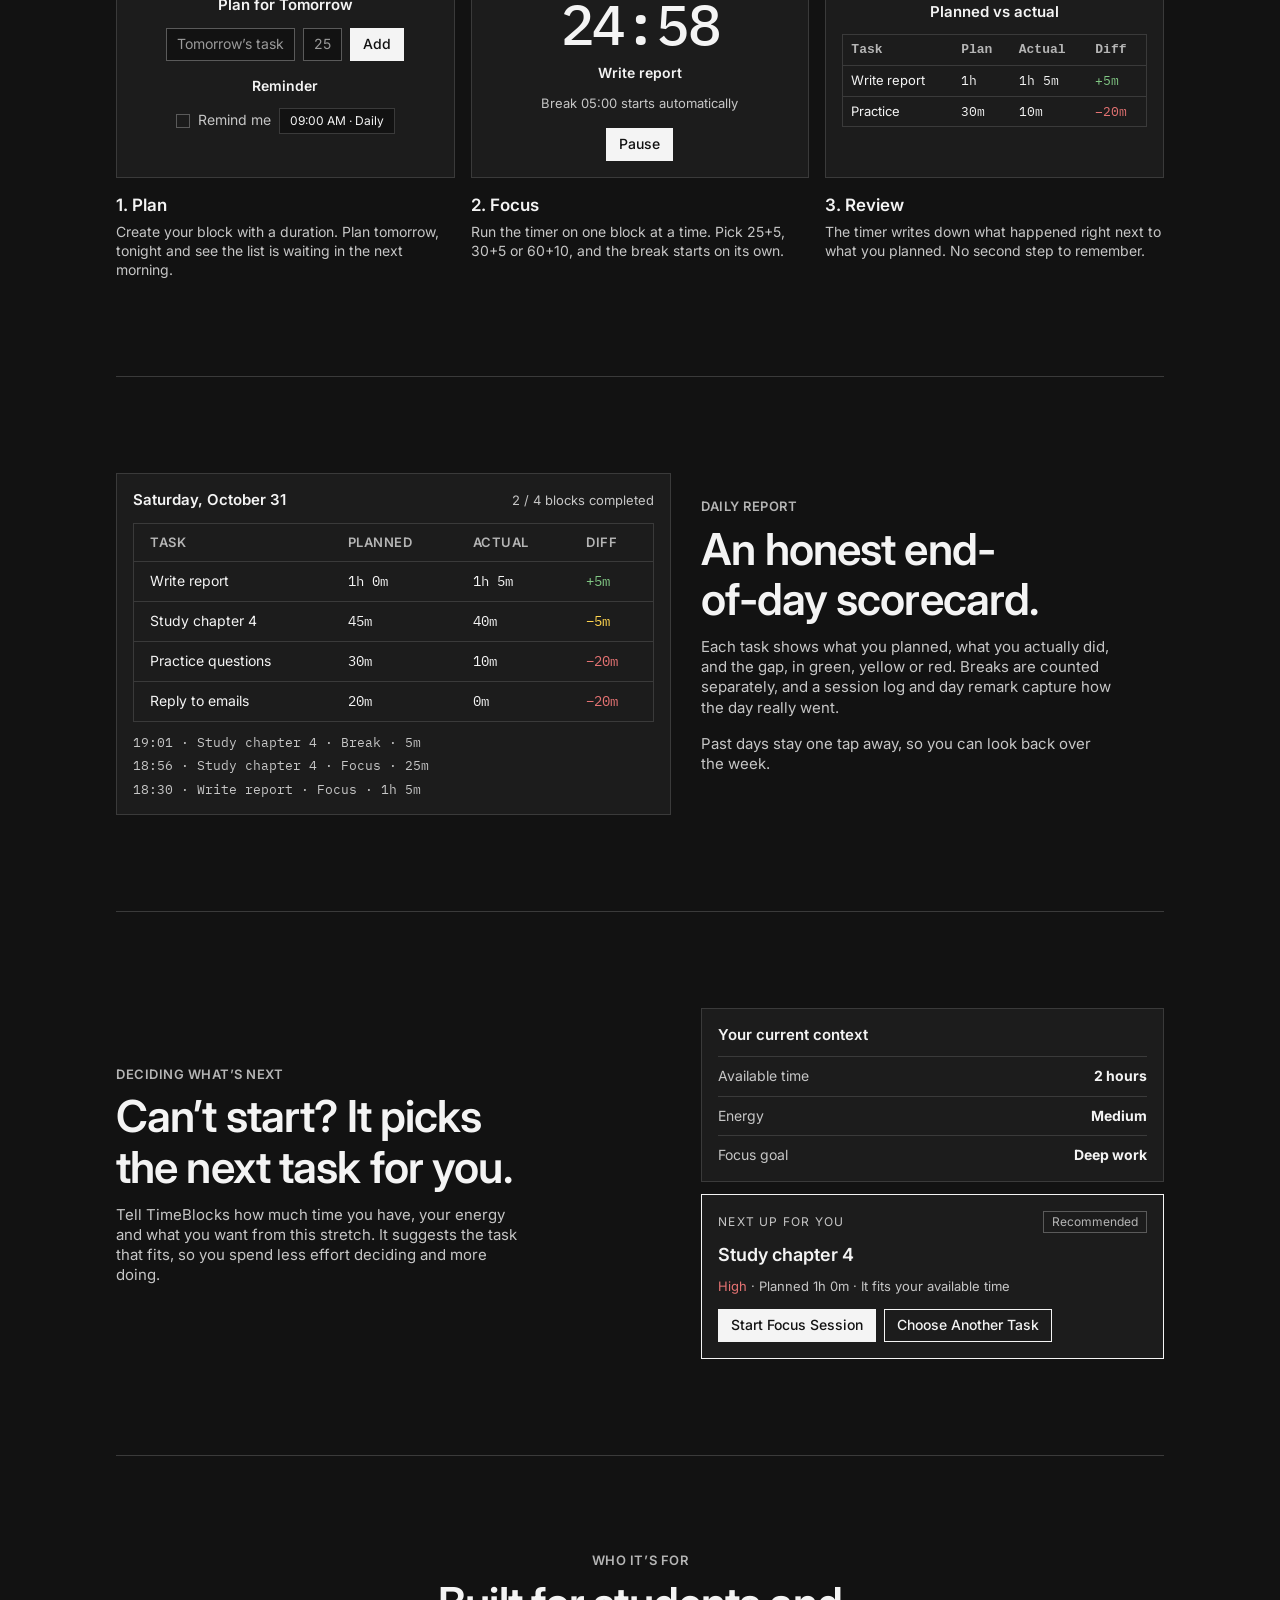
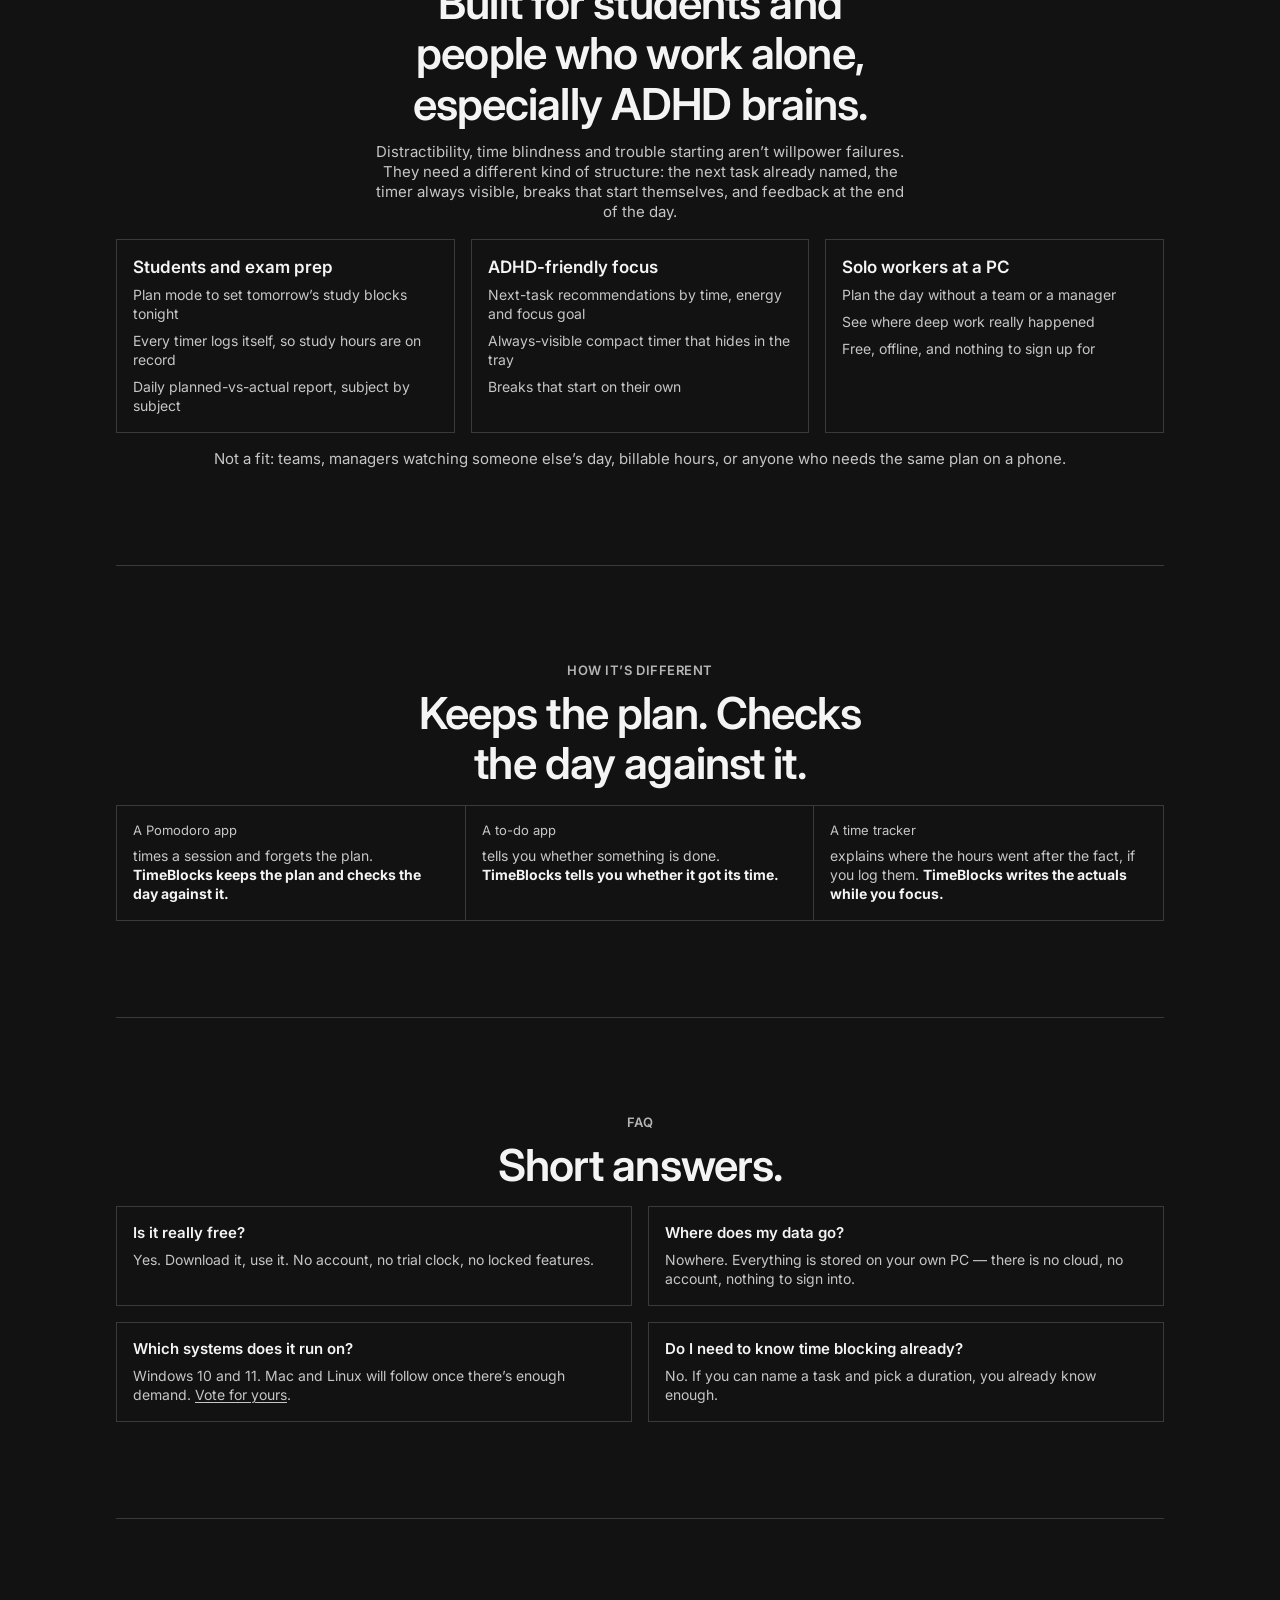
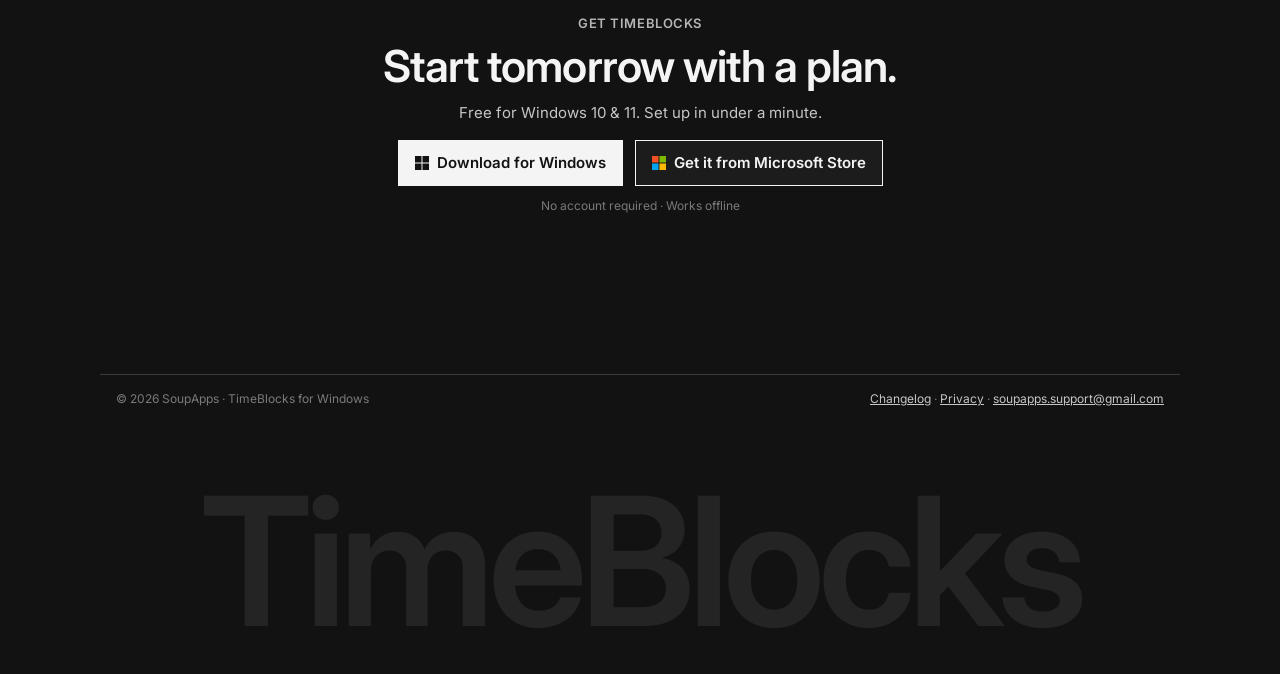
==== commit a54b8349: "SEO: schema, favicon, publisher line" ====
--- a/index.html
+++ b/index.html
@@ -37,14 +37,13 @@
     "@context": "https://schema.org",
     "@type": "SoftwareApplication",
     "name": "TimeBlocks",
-    "applicationCategory": "ProductivityApplication",
+    "applicationCategory": "BusinessApplication",
     "operatingSystem": "Windows 10, Windows 11",
+    "description": "TimeBlocks is a lightweight, offline Windows app for time blocking and Pomodoro focus sessions. No cloud, no account. Plan your day in blocks and track planned vs actual hours. Free for Windows 10 and 11.",
     "url": "https://timeblocks.in/",
     "downloadUrl": "https://timeblocks.in/download",
-    "softwareVersion": "1.0.2",
-    "description": "Offline time blocking and Pomodoro timer for Windows. Plan your day in blocks and track planned vs actual hours.",
     "offers": { "@type": "Offer", "price": "0", "priceCurrency": "USD" },
-    "author": { "@type": "Organization", "name": "SoupApps" }
+    "publisher": { "@type": "Organization", "name": "SoupApps" }
   }
   </script>
   <script type="application/ld+json">
--- a/styles.css
+++ b/styles.css
@@ -243,8 +243,10 @@
   margin-bottom: 64px;
 }
 
-/* Mac/Linux interest line (hero) — sits above the trust line, under the buttons */
+/* Mac/Linux interest line (hero) — sits above the trust line, under the buttons.
+   Top padding moves this line and the trust line below it down as one group. */
 .proof-interest {
+  padding-top: var(--s12);
   margin-bottom: var(--s8);
 }
 
@@ -256,7 +258,11 @@
   text-underline-offset: 2px;
 }
 
-.proof-interest a:hover,
+/* "Tell us" stands out in primary text color */
+.proof-interest a {
+  color: var(--text);
+}
+
 .faq-item a:hover {
   color: var(--text);
 }
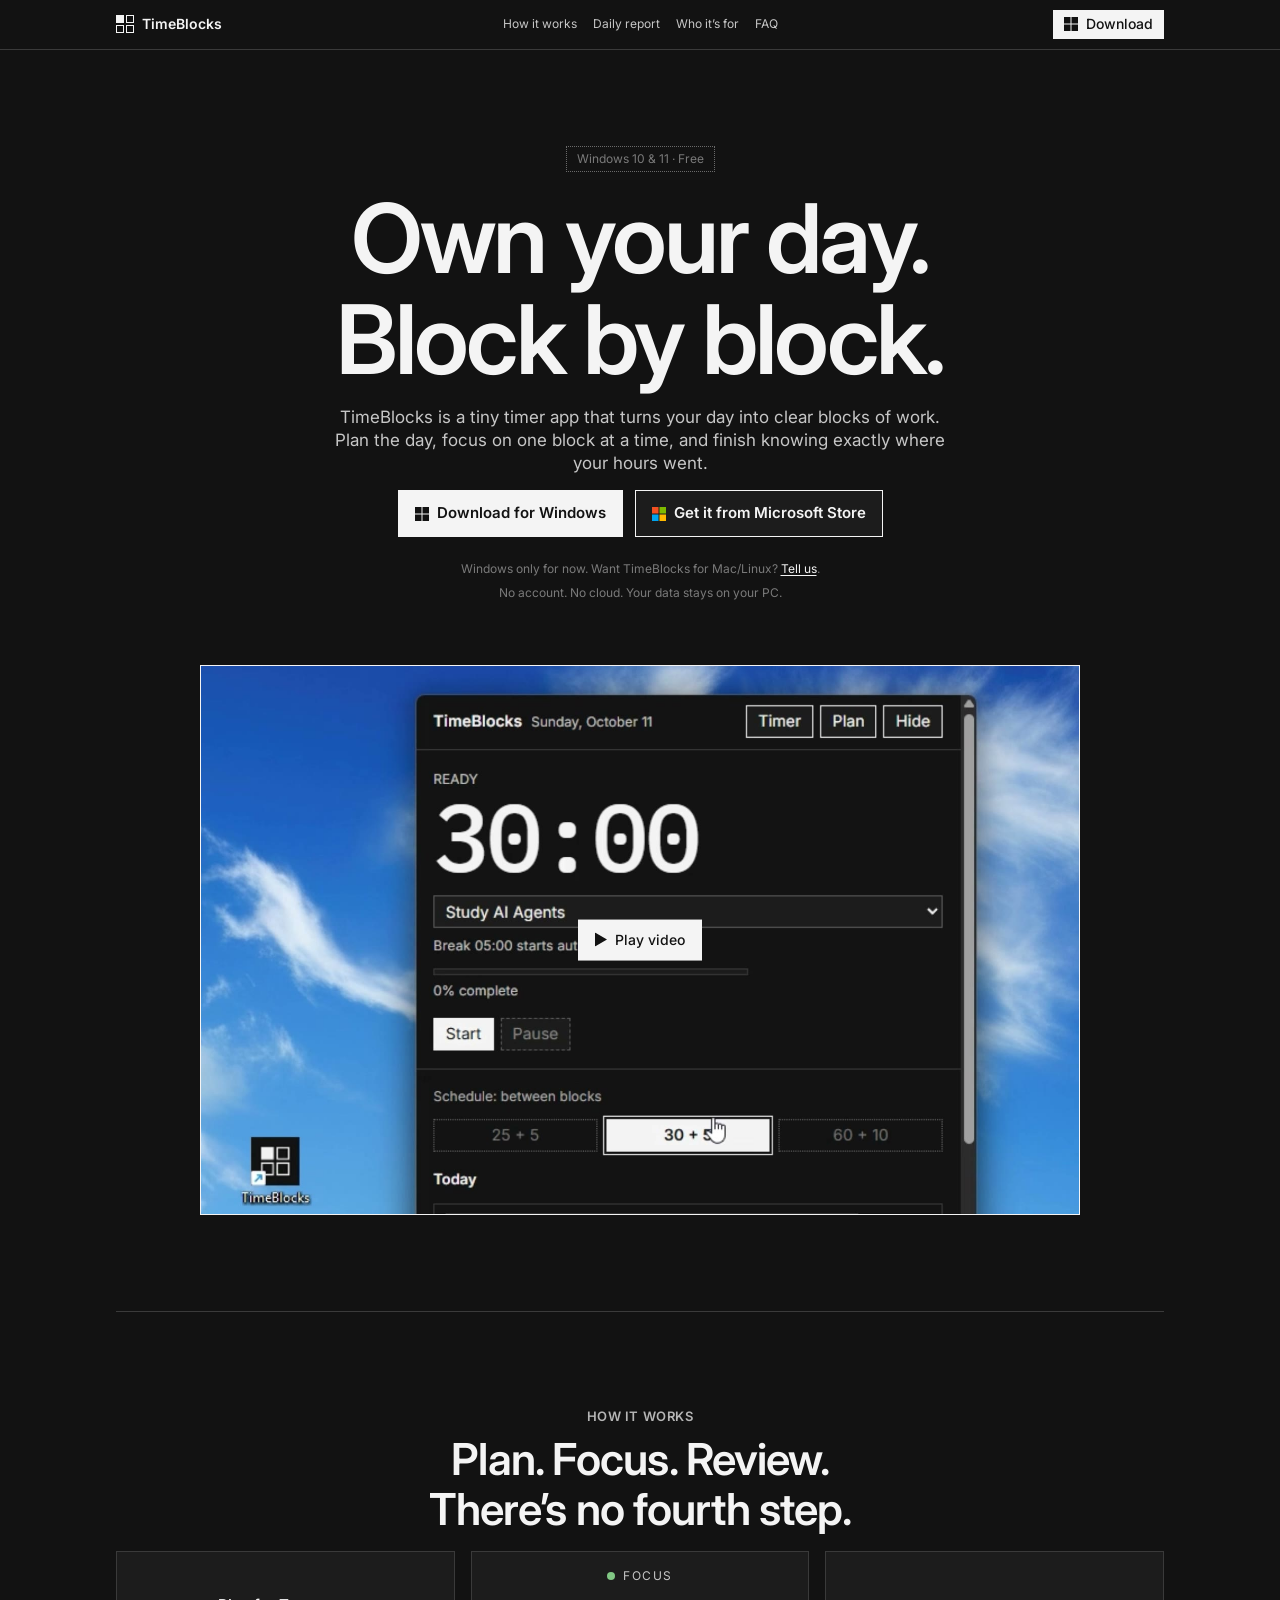
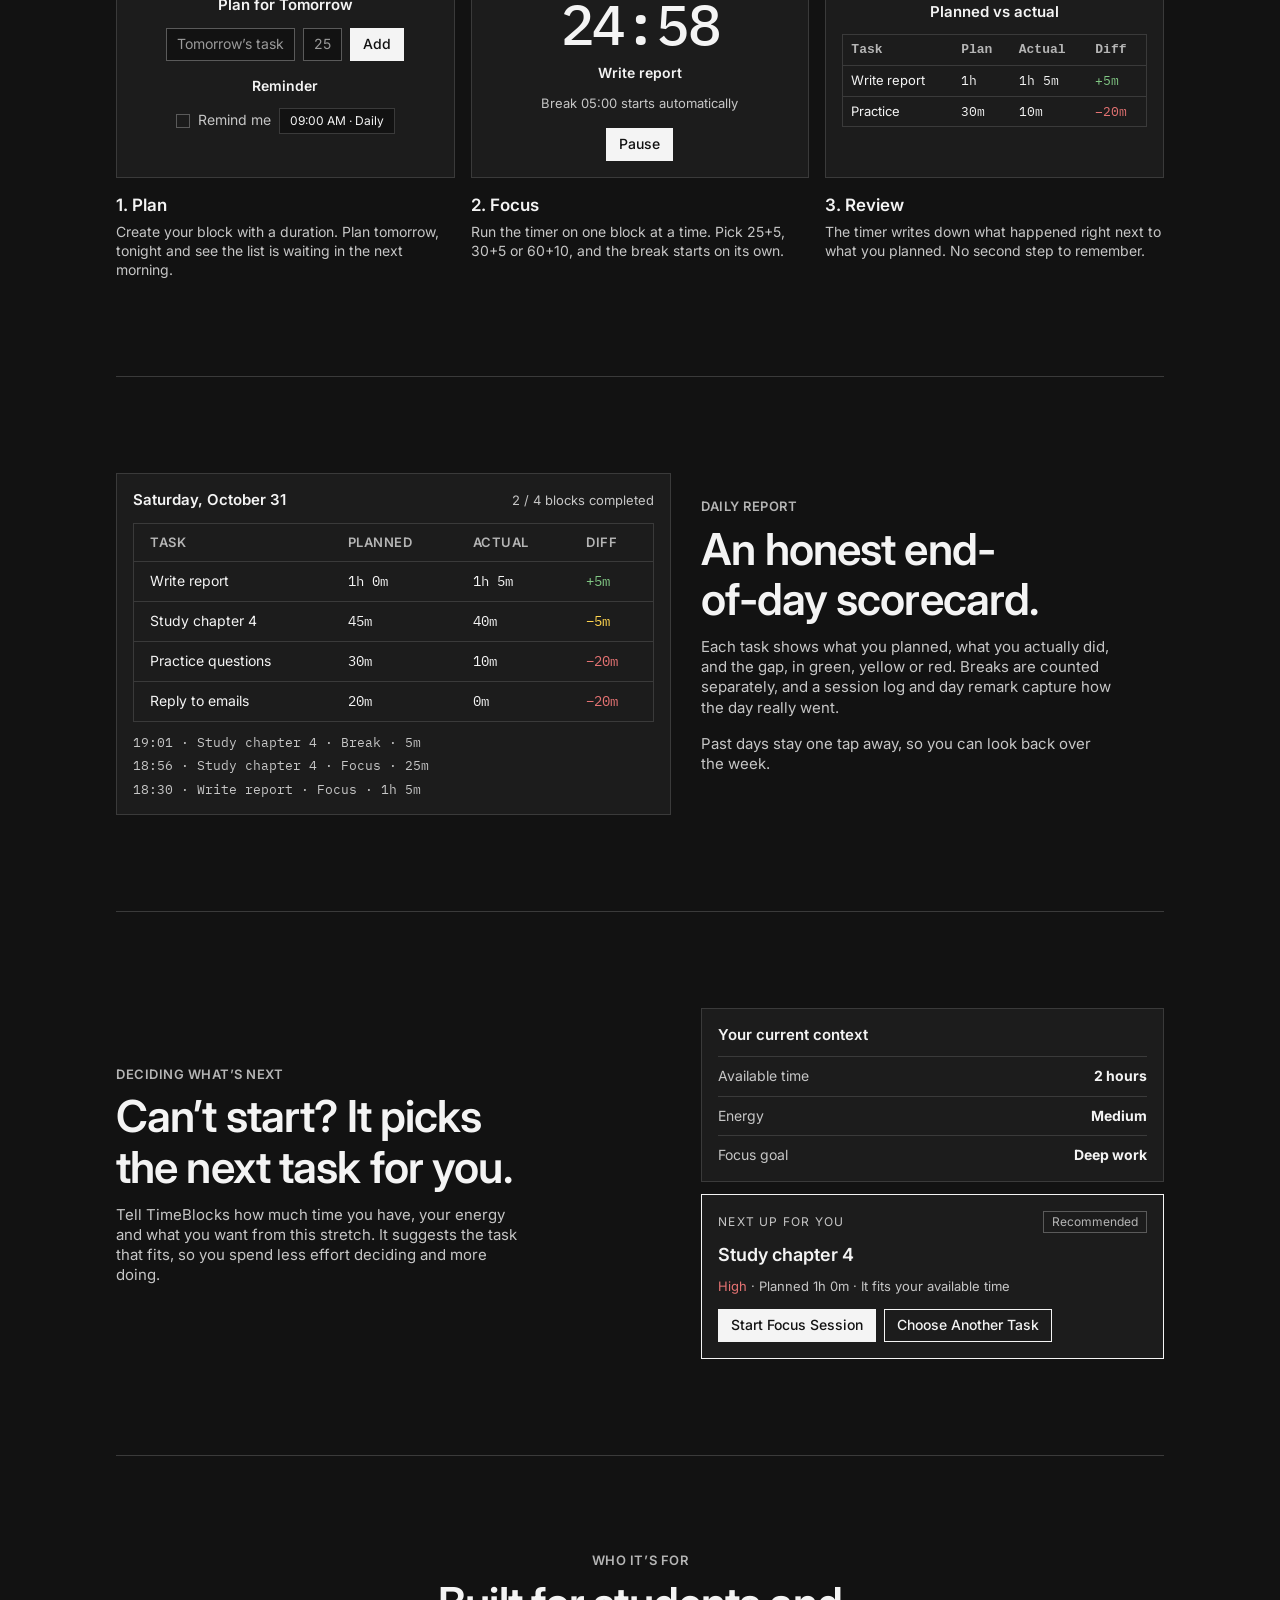
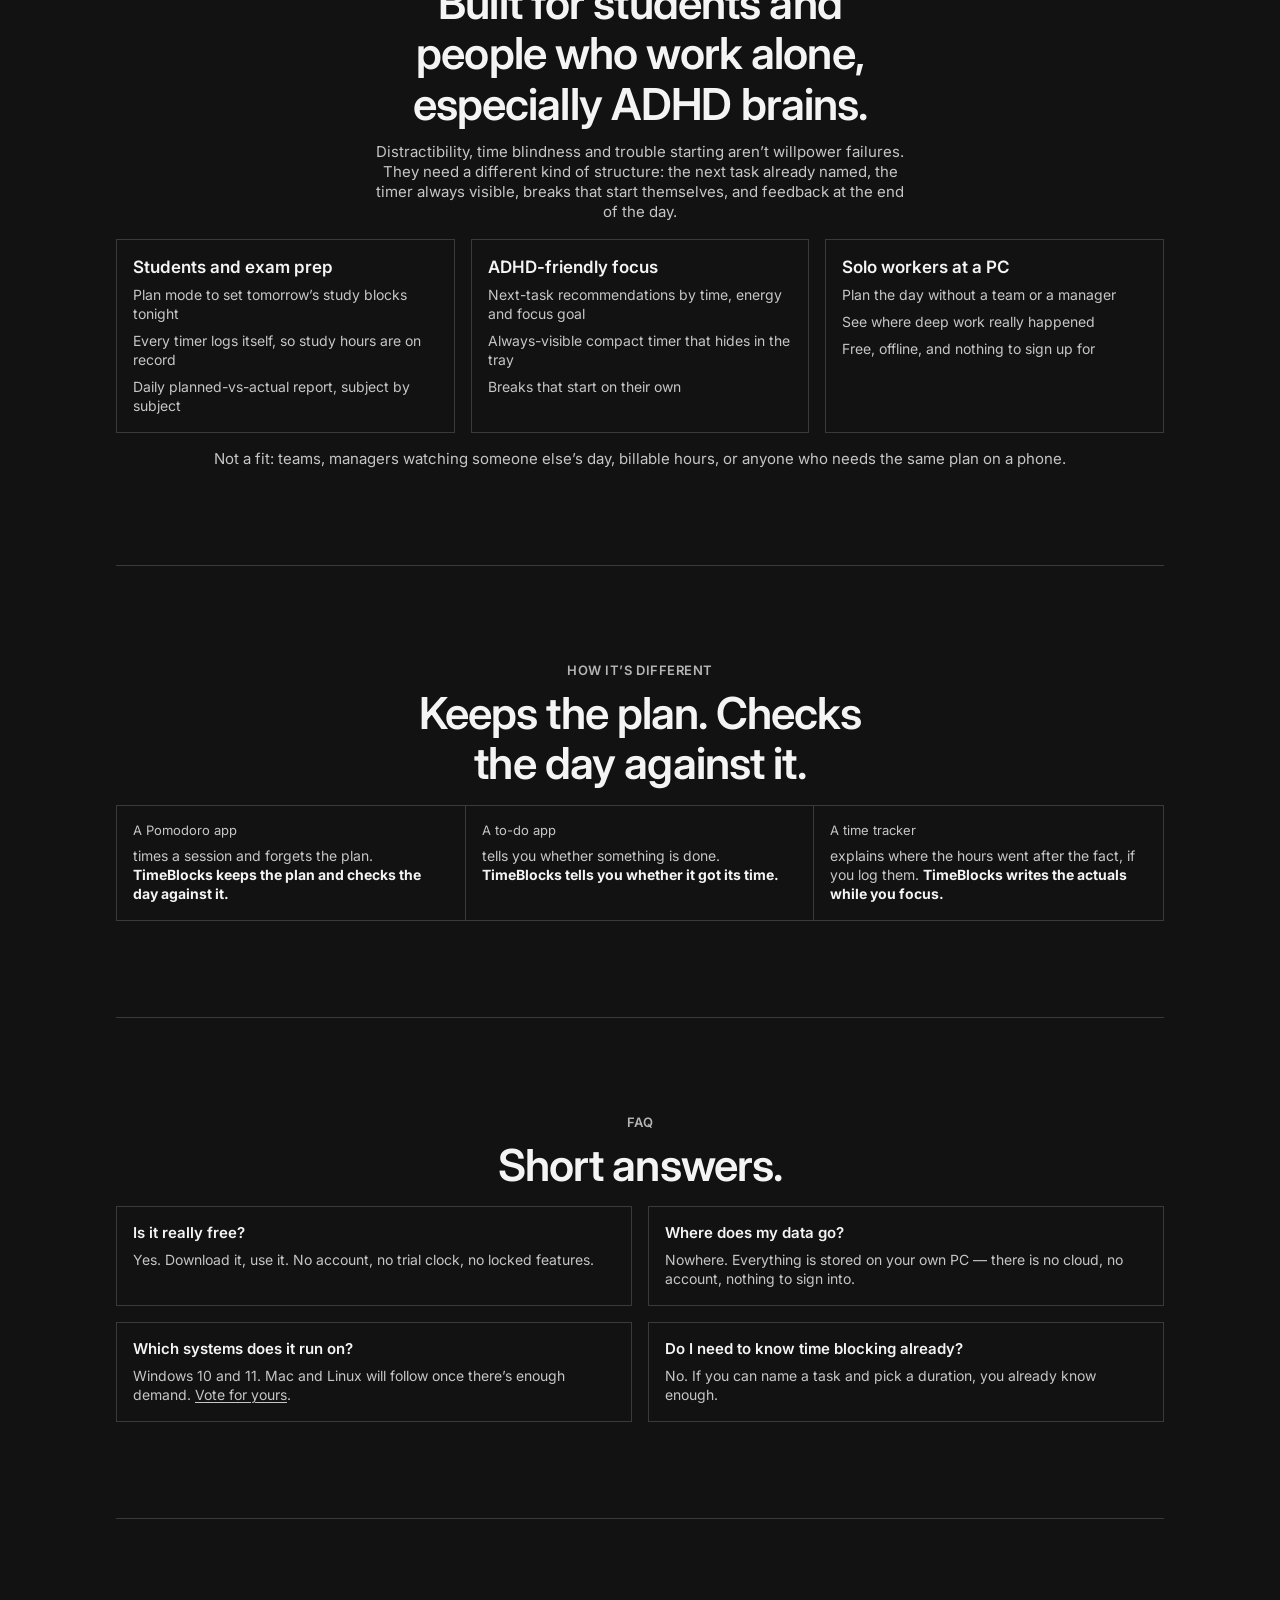
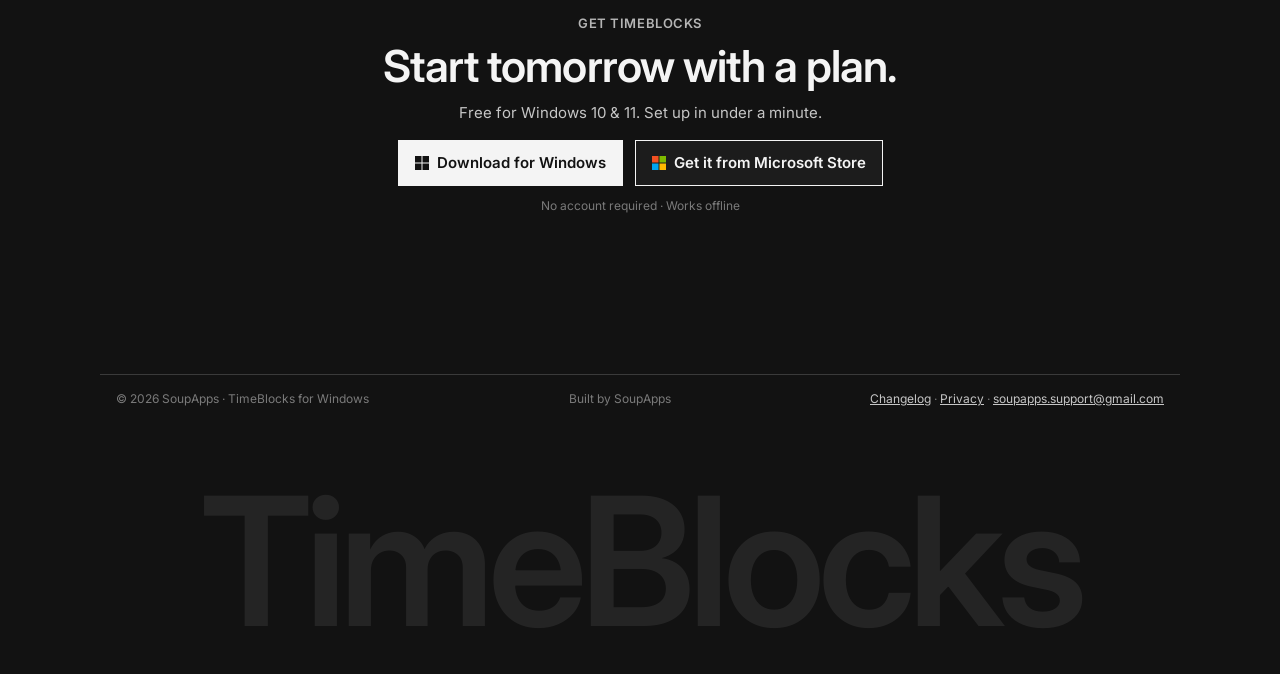
==== commit 0efa4a6e: "Restore publisher footer line as Built by SoupApps; NOW.md: SEO task complete, llms.txt deferred" ====
--- a/index.html
+++ b/index.html
@@ -371,6 +371,7 @@
   <footer class="site-footer">
     <div class="footer-row">
       <p>&copy; 2026 SoupApps &middot; TimeBlocks for Windows</p>
+      <p>Built by SoupApps</p>
       <p><a href="changelog.html">Changelog</a> &middot; <a href="privacy.html">Privacy</a> &middot; <a href="mailto:soupapps.support@gmail.com">soupapps.support@gmail.com</a></p>
     </div>
     <p class="giant-word" aria-hidden="true">TimeBlocks</p>
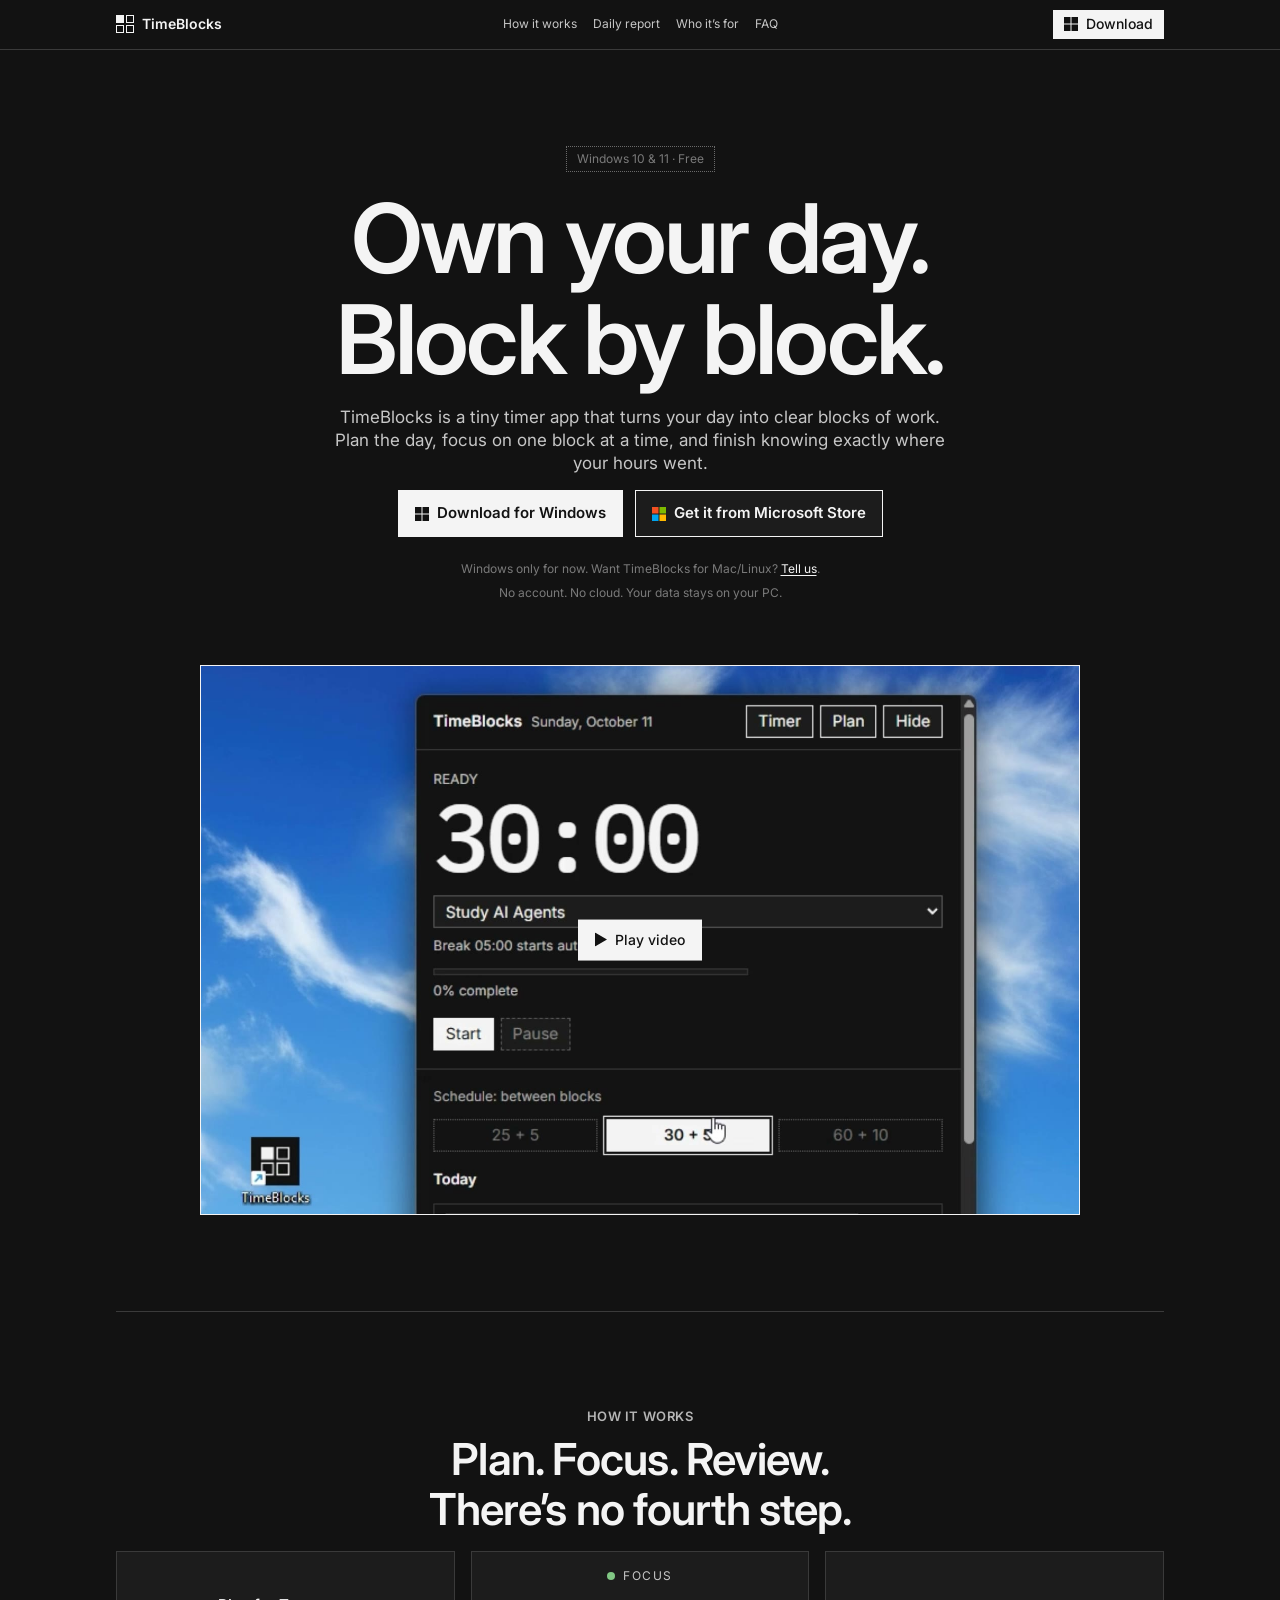
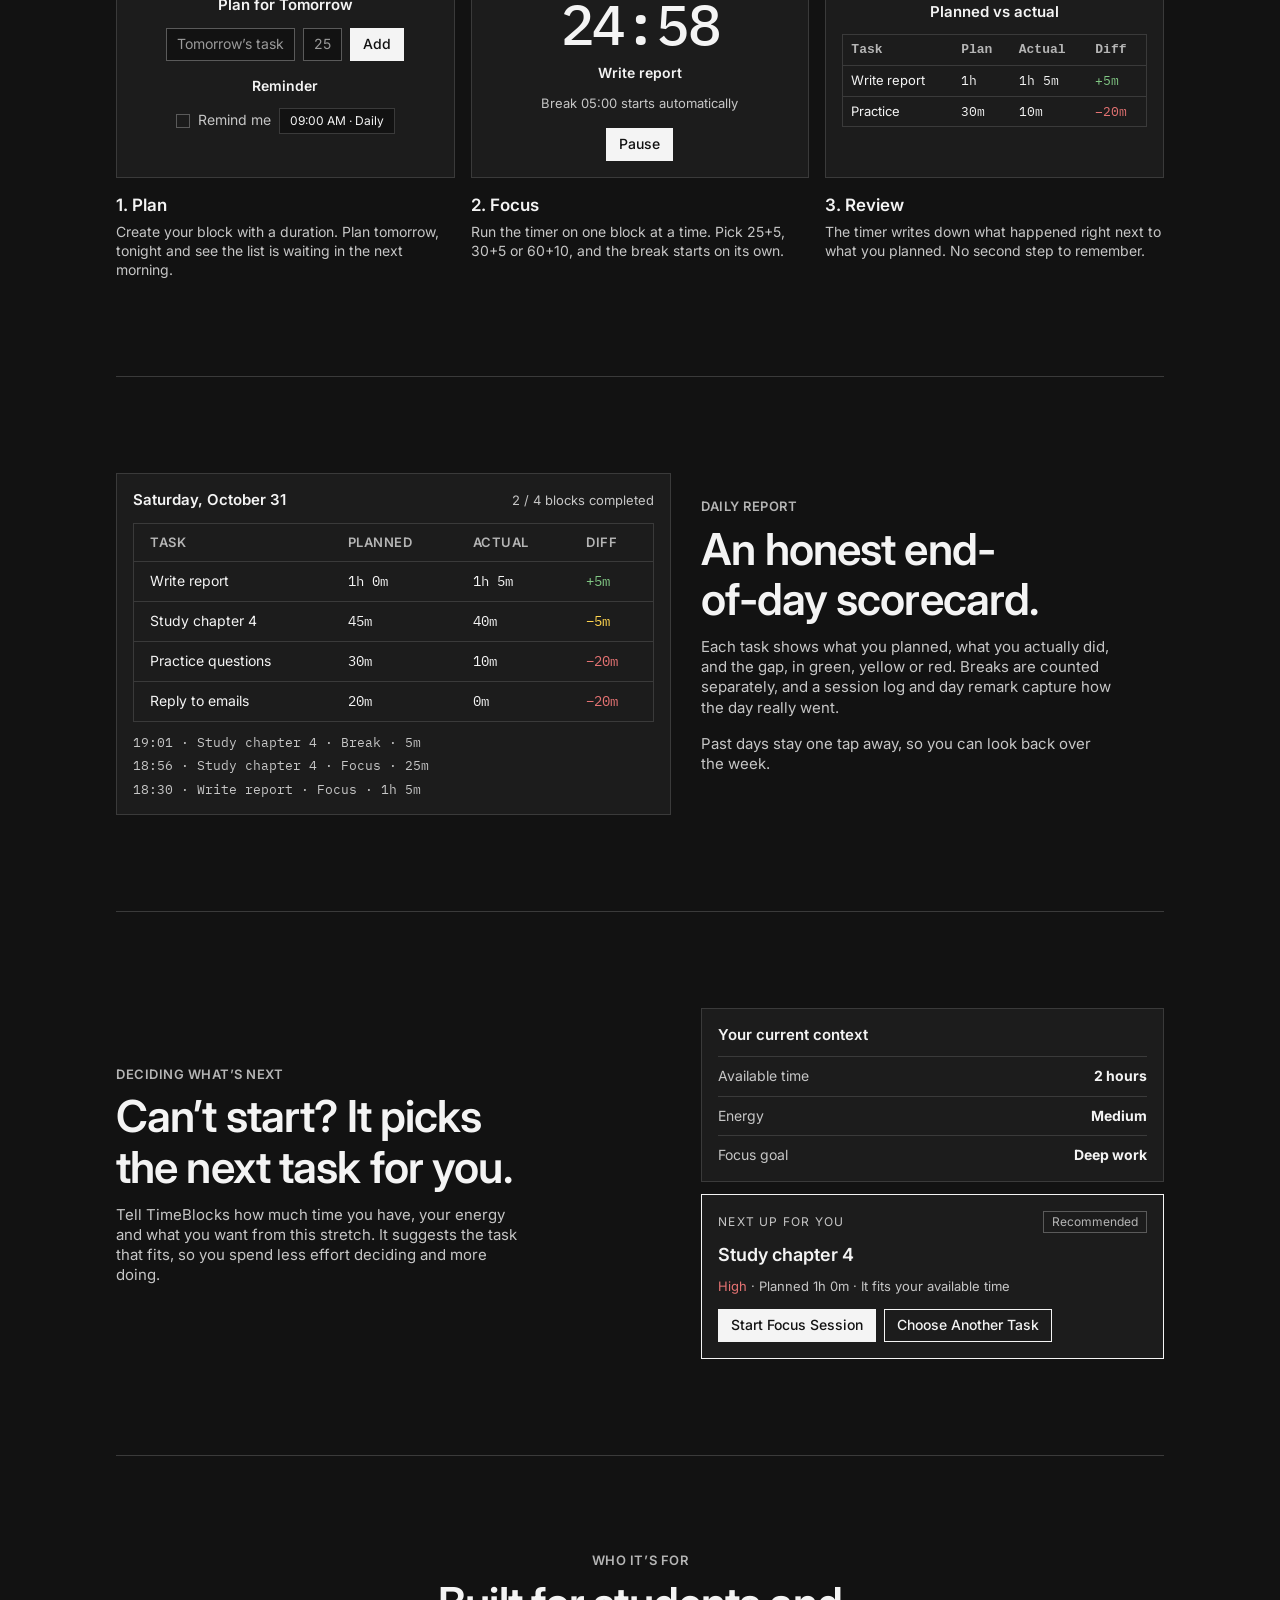
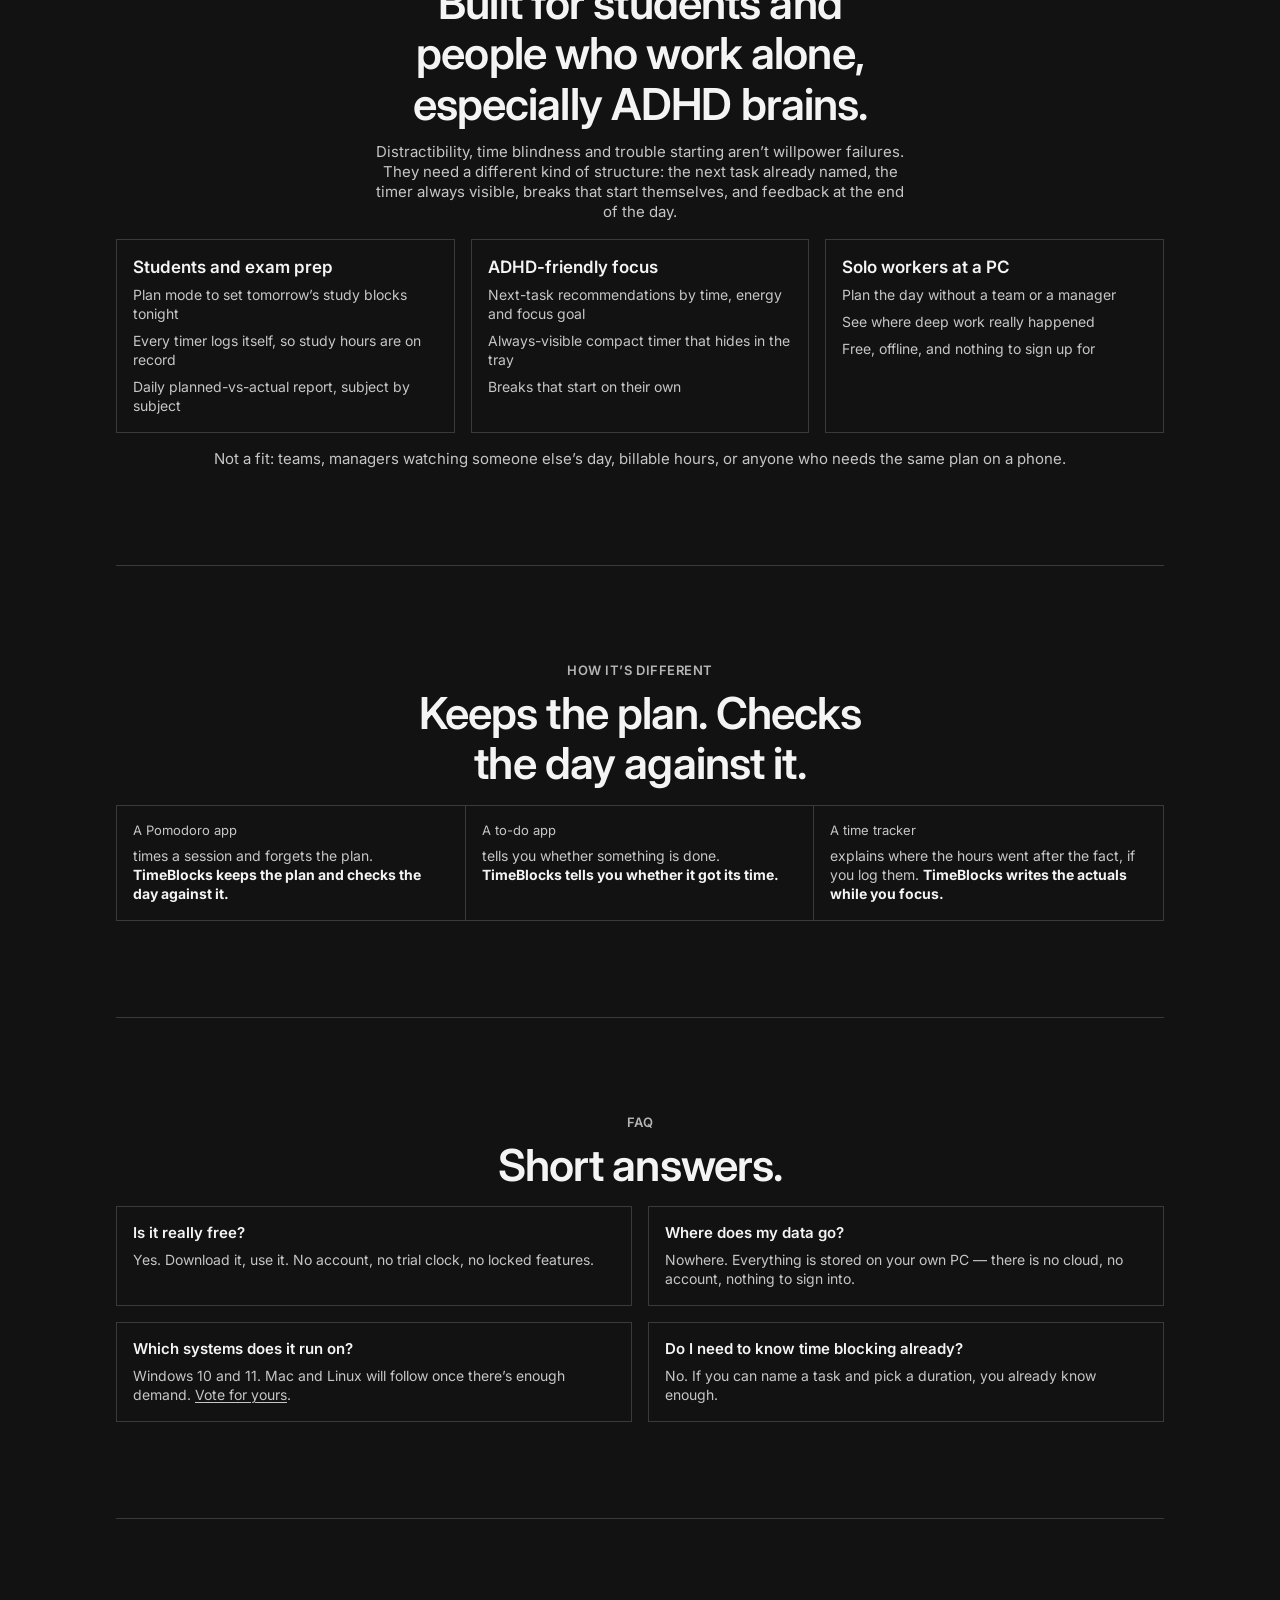
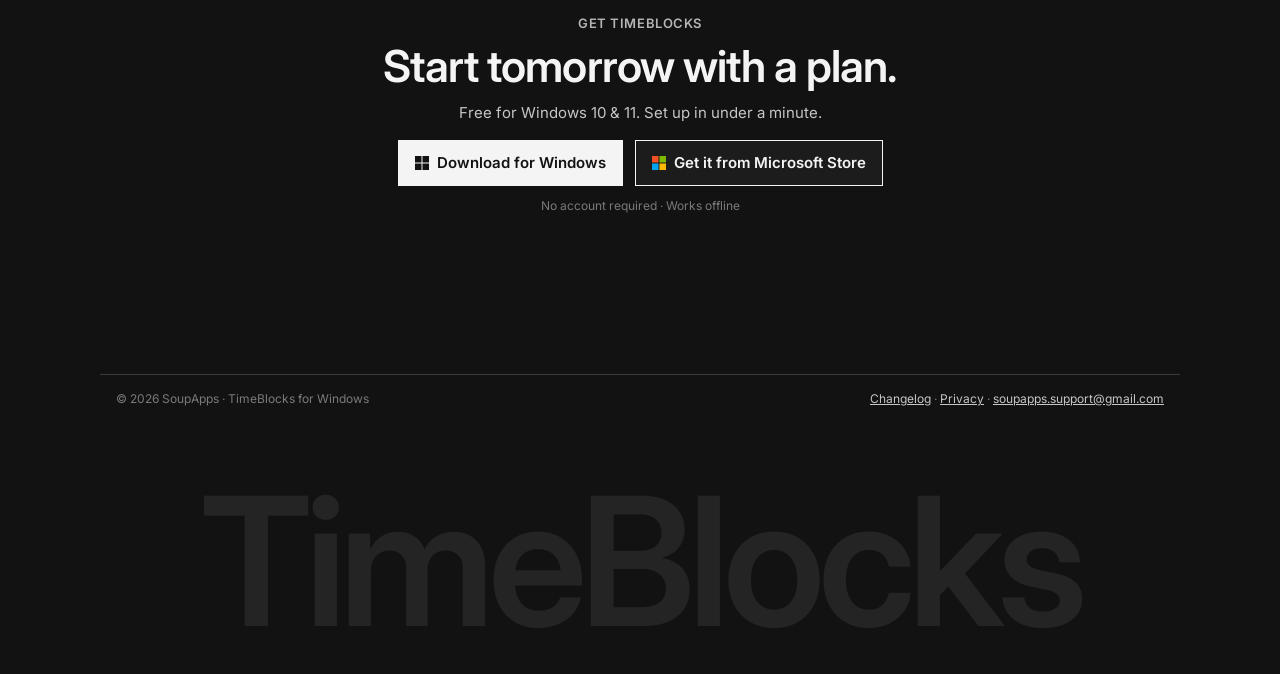
==== commit 4fc416bd: "Drop redundant Built by SoupApps footer line per design feedback" ====
--- a/index.html
+++ b/index.html
@@ -371,7 +371,6 @@
   <footer class="site-footer">
     <div class="footer-row">
       <p>&copy; 2026 SoupApps &middot; TimeBlocks for Windows</p>
-      <p>Built by SoupApps</p>
       <p><a href="changelog.html">Changelog</a> &middot; <a href="privacy.html">Privacy</a> &middot; <a href="mailto:soupapps.support@gmail.com">soupapps.support@gmail.com</a></p>
     </div>
     <p class="giant-word" aria-hidden="true">TimeBlocks</p>
